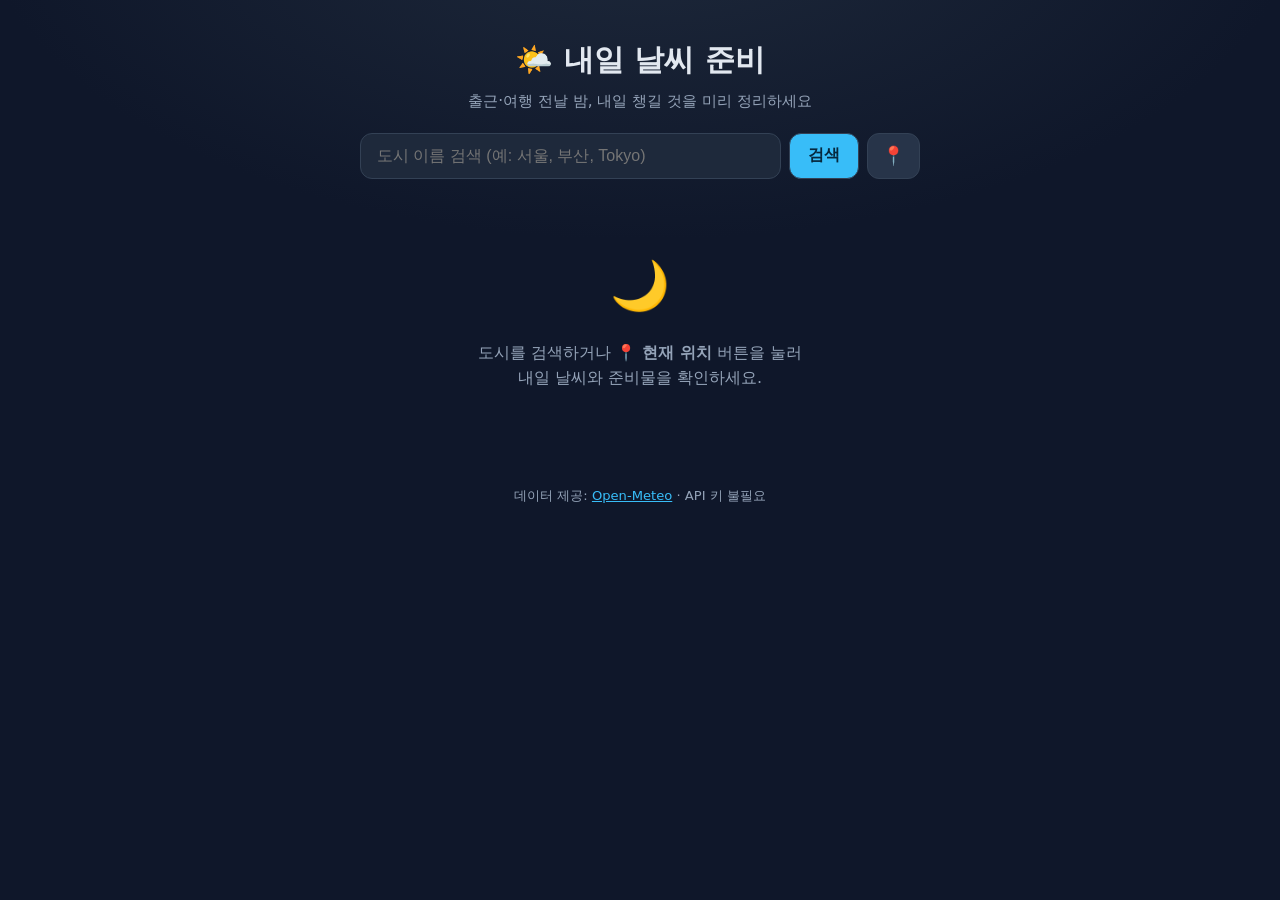
==== index.html @ 64fed033 "내일 날씨 준비 앱 추가 (옷차림·우산 알리미) 출근/여행 전날 밤에 내일 날씨를 확인하고 옷차림·우산·챙길 것· 유의사항을 심층 정리해주는 정적 웹앱.  - Open-Meteo(" ====
<!DOCTYPE html>
<html lang="ko">
<head>
  <meta charset="UTF-8" />
  <meta name="viewport" content="width=device-width, initial-scale=1.0" />
  <meta name="theme-color" content="#1e293b" />
  <title>내일 날씨 준비 · 옷차림·우산 알리미</title>
  <meta name="description" content="출근·여행 전날 밤, 내일 날씨(기온·습도·비·구름)를 확인하고 옷차림과 우산 등 챙길 것을 심층적으로 정리해주는 앱" />
  <link rel="stylesheet" href="styles.css" />
  <link rel="icon" href="data:image/svg+xml,<svg xmlns='http://www.w3.org/2000/svg' viewBox='0 0 100 100'><text y='.9em' font-size='90'>🌤️</text></svg>" />
</head>
<body>
  <div class="app">
    <header class="hero">
      <h1>🌤️ 내일 날씨 준비</h1>
      <p class="subtitle">출근·여행 전날 밤, 내일 챙길 것을 미리 정리하세요</p>

      <form id="searchForm" class="search" autocomplete="off">
        <input
          id="cityInput"
          type="text"
          placeholder="도시 이름 검색 (예: 서울, 부산, Tokyo)"
          aria-label="도시 검색"
        />
        <button type="submit" id="searchBtn">검색</button>
        <button type="button" id="geoBtn" title="현재 위치로 보기">📍</button>
      </form>
      <ul id="suggestions" class="suggestions" hidden></ul>
    </header>

    <main id="main">
      <div id="placeholder" class="placeholder">
        <div class="placeholder-icon">🌙</div>
        <p>도시를 검색하거나 <strong>📍 현재 위치</strong> 버튼을 눌러<br />내일 날씨와 준비물을 확인하세요.</p>
      </div>

      <div id="loader" class="loader" hidden>
        <div class="spinner"></div>
        <p>날씨 정보를 불러오는 중…</p>
      </div>

      <div id="error" class="error-box" hidden></div>

      <section id="result" class="result" hidden></section>
    </main>

    <footer class="footer">
      <p>데이터 제공: <a href="https://open-meteo.com/" target="_blank" rel="noopener">Open-Meteo</a> · API 키 불필요</p>
    </footer>
  </div>

  <script src="app.js"></script>
</body>
</html>
---- styles.css ----
:root {
  --bg: #0f172a;
  --bg-soft: #1e293b;
  --card: #1e293b;
  --card-2: #273449;
  --border: #334155;
  --text: #e2e8f0;
  --text-dim: #94a3b8;
  --accent: #38bdf8;
  --accent-2: #818cf8;
  --good: #4ade80;
  --warn: #fbbf24;
  --bad: #f87171;
  --radius: 16px;
  --shadow: 0 10px 30px rgba(0, 0, 0, 0.35);
}

* { box-sizing: border-box; }

html, body {
  margin: 0;
  padding: 0;
  background: radial-gradient(1200px 600px at 50% -10%, #1e293b 0%, var(--bg) 55%);
  color: var(--text);
  font-family: "Pretendard", -apple-system, BlinkMacSystemFont, "Segoe UI",
    "Apple SD Gothic Neo", "Malgun Gothic", system-ui, sans-serif;
  line-height: 1.6;
  min-height: 100vh;
}

.app {
  max-width: 760px;
  margin: 0 auto;
  padding: 24px 16px 60px;
}

/* Hero / search */
.hero { text-align: center; margin-bottom: 18px; }
.hero h1 { font-size: 1.9rem; margin: 12px 0 4px; }
.subtitle { color: var(--text-dim); margin: 0 0 20px; font-size: 0.95rem; }

.search {
  display: flex;
  gap: 8px;
  max-width: 560px;
  margin: 0 auto;
}
.search input {
  flex: 1;
  padding: 13px 16px;
  border-radius: 12px;
  border: 1px solid var(--border);
  background: var(--card);
  color: var(--text);
  font-size: 1rem;
  outline: none;
  transition: border-color 0.15s;
}
.search input:focus { border-color: var(--accent); }
.search button {
  padding: 0 18px;
  border-radius: 12px;
  border: 1px solid var(--border);
  background: var(--accent);
  color: #06283d;
  font-weight: 700;
  font-size: 1rem;
  cursor: pointer;
  transition: filter 0.15s, transform 0.05s;
}
.search button:hover { filter: brightness(1.08); }
.search button:active { transform: translateY(1px); }
#geoBtn { background: var(--card-2); color: var(--text); font-size: 1.15rem; padding: 0 14px; }

.suggestions {
  list-style: none;
  margin: 8px auto 0;
  padding: 6px;
  max-width: 560px;
  background: var(--card);
  border: 1px solid var(--border);
  border-radius: 12px;
  box-shadow: var(--shadow);
  text-align: left;
}
.suggestions li {
  padding: 10px 14px;
  border-radius: 8px;
  cursor: pointer;
}
.suggestions li:hover { background: var(--card-2); }
.suggestions li small { color: var(--text-dim); }

/* Placeholder / loader / error */
.placeholder {
  text-align: center;
  color: var(--text-dim);
  padding: 50px 20px;
}
.placeholder-icon { font-size: 3rem; margin-bottom: 12px; }

.loader { text-align: center; padding: 50px 20px; color: var(--text-dim); }
.spinner {
  width: 38px; height: 38px;
  border: 4px solid var(--border);
  border-top-color: var(--accent);
  border-radius: 50%;
  margin: 0 auto 14px;
  animation: spin 0.8s linear infinite;
}
@keyframes spin { to { transform: rotate(360deg); } }

.error-box {
  background: rgba(248, 113, 113, 0.12);
  border: 1px solid var(--bad);
  color: #fecaca;
  border-radius: 12px;
  padding: 16px;
  text-align: center;
}

/* Result */
.result { margin-top: 10px; }

.card {
  background: var(--card);
  border: 1px solid var(--border);
  border-radius: var(--radius);
  padding: 20px;
  margin-bottom: 16px;
  box-shadow: var(--shadow);
}
.card h2 {
  margin: 0 0 14px;
  font-size: 1.1rem;
  display: flex;
  align-items: center;
  gap: 8px;
}

/* Summary header card */
.summary-top {
  display: flex;
  align-items: center;
  justify-content: space-between;
  flex-wrap: wrap;
  gap: 12px;
}
.summary-loc { font-size: 1.15rem; font-weight: 700; }
.summary-date { color: var(--text-dim); font-size: 0.9rem; }
.summary-icon { font-size: 3.4rem; line-height: 1; }
.summary-temp { font-size: 2.6rem; font-weight: 800; }
.summary-temp small { font-size: 1rem; font-weight: 500; color: var(--text-dim); }
.summary-desc { color: var(--accent); font-weight: 600; }

/* Stat grid */
.stats {
  display: grid;
  grid-template-columns: repeat(auto-fit, minmax(120px, 1fr));
  gap: 10px;
  margin-top: 16px;
}
.stat {
  background: var(--card-2);
  border-radius: 12px;
  padding: 12px;
  text-align: center;
}
.stat .label { color: var(--text-dim); font-size: 0.78rem; }
.stat .value { font-size: 1.25rem; font-weight: 700; margin-top: 2px; }
.stat .sub { font-size: 0.72rem; color: var(--text-dim); }

/* Advice items */
.advice-item {
  display: flex;
  gap: 14px;
  padding: 14px 0;
  border-bottom: 1px solid var(--border);
}
.advice-item:last-child { border-bottom: none; }
.advice-emoji { font-size: 1.7rem; line-height: 1.2; flex-shrink: 0; width: 32px; text-align: center; }
.advice-body { flex: 1; }
.advice-title { font-weight: 700; margin-bottom: 2px; }
.advice-text { color: var(--text-dim); font-size: 0.92rem; }
.advice-text strong { color: var(--text); }

.badge {
  display: inline-block;
  font-size: 0.72rem;
  font-weight: 700;
  padding: 2px 8px;
  border-radius: 999px;
  margin-left: 6px;
  vertical-align: middle;
}
.badge.good { background: rgba(74, 222, 128, 0.15); color: var(--good); }
.badge.warn { background: rgba(251, 191, 36, 0.15); color: var(--warn); }
.badge.bad  { background: rgba(248, 113, 113, 0.15); color: var(--bad); }

/* Checklist */
.checklist { list-style: none; margin: 0; padding: 0; }
.checklist li {
  display: flex;
  align-items: center;
  gap: 10px;
  padding: 9px 0;
  border-bottom: 1px dashed var(--border);
}
.checklist li:last-child { border-bottom: none; }
.checklist .chk-emoji { font-size: 1.2rem; }

/* Hourly table */
.hourly-scroll { overflow-x: auto; -webkit-overflow-scrolling: touch; }
.hourly {
  display: flex;
  gap: 8px;
  padding-bottom: 6px;
  min-width: max-content;
}
.hour {
  background: var(--card-2);
  border-radius: 12px;
  padding: 12px 10px;
  text-align: center;
  min-width: 66px;
}
.hour .h-time { font-size: 0.8rem; color: var(--text-dim); }
.hour .h-icon { font-size: 1.5rem; margin: 4px 0; }
.hour .h-temp { font-weight: 700; }
.hour .h-rain { font-size: 0.72rem; color: var(--accent); margin-top: 4px; min-height: 1em; }

.footer { text-align: center; color: var(--text-dim); font-size: 0.82rem; margin-top: 28px; }
.footer a { color: var(--accent); }

@media (max-width: 480px) {
  .hero h1 { font-size: 1.55rem; }
  .summary-temp { font-size: 2.2rem; }
}
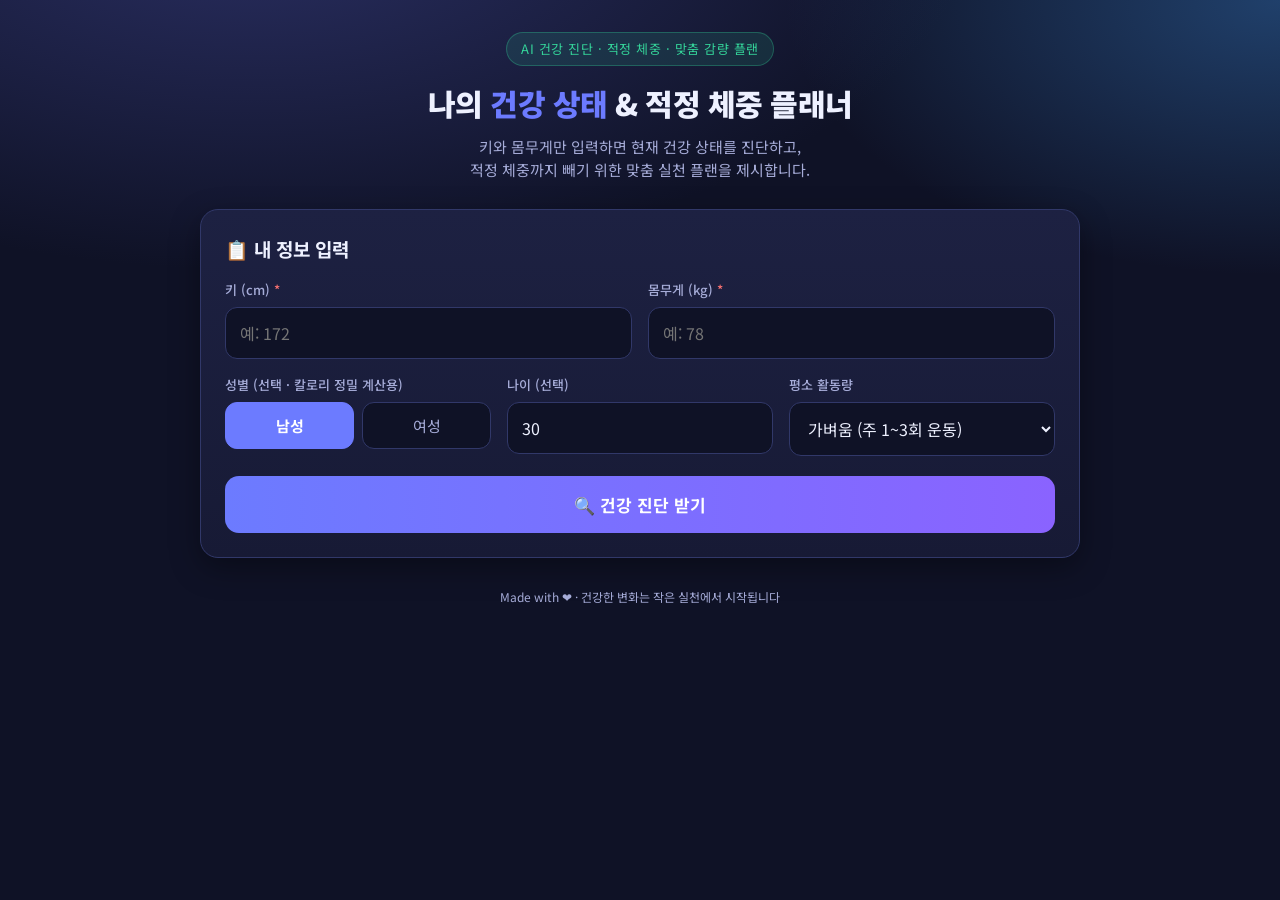
==== commit abb9d217: "Add health diagnosis & optimal weight planner app Single-page web app: enter height and weight to ge" ====
--- a/index.html
+++ b/index.html
@@ -1,54 +1,561 @@
 <!DOCTYPE html>
 <html lang="ko">
 <head>
-  <meta charset="UTF-8" />
-  <meta name="viewport" content="width=device-width, initial-scale=1.0" />
-  <meta name="theme-color" content="#1e293b" />
-  <title>내일 날씨 준비 · 옷차림·우산 알리미</title>
-  <meta name="description" content="출근·여행 전날 밤, 내일 날씨(기온·습도·비·구름)를 확인하고 옷차림과 우산 등 챙길 것을 심층적으로 정리해주는 앱" />
-  <link rel="stylesheet" href="styles.css" />
-  <link rel="icon" href="data:image/svg+xml,<svg xmlns='http://www.w3.org/2000/svg' viewBox='0 0 100 100'><text y='.9em' font-size='90'>🌤️</text></svg>" />
+<meta charset="UTF-8" />
+<meta name="viewport" content="width=device-width, initial-scale=1.0" />
+<title>건강 진단 & 적정 체중 플래너</title>
+<link rel="preconnect" href="https://fonts.googleapis.com" />
+<link rel="preconnect" href="https://fonts.gstatic.com" crossorigin />
+<link href="https://fonts.googleapis.com/css2?family=Noto+Sans+KR:wght@400;500;700;900&display=swap" rel="stylesheet" />
+<style>
+  :root {
+    --bg: #0f1226;
+    --bg2: #171a35;
+    --card: #1d2142;
+    --card2: #252a52;
+    --line: #313869;
+    --text: #eef1ff;
+    --muted: #a6acd8;
+    --accent: #6c7bff;
+    --accent2: #34d399;
+    --warn: #fbbf24;
+    --danger: #f87171;
+    --shadow: 0 10px 30px rgba(0,0,0,.35);
+    --radius: 18px;
+  }
+  * { box-sizing: border-box; margin: 0; padding: 0; }
+  body {
+    font-family: 'Noto Sans KR', system-ui, sans-serif;
+    background: radial-gradient(1200px 600px at 20% -10%, #2a2f63 0%, transparent 60%),
+                radial-gradient(900px 500px at 100% 0%, #20406b 0%, transparent 55%),
+                var(--bg);
+    color: var(--text);
+    min-height: 100vh;
+    line-height: 1.55;
+    -webkit-font-smoothing: antialiased;
+  }
+  .wrap { max-width: 920px; margin: 0 auto; padding: 32px 20px 80px; }
+
+  header.hero { text-align: center; margin-bottom: 28px; }
+  .badge {
+    display: inline-block; font-size: 13px; letter-spacing: .5px;
+    color: var(--accent2); background: rgba(52,211,153,.12);
+    border: 1px solid rgba(52,211,153,.3); padding: 6px 14px; border-radius: 999px;
+    margin-bottom: 14px;
+  }
+  h1 { font-size: 30px; font-weight: 900; letter-spacing: -.5px; }
+  h1 span { color: var(--accent); }
+  .sub { color: var(--muted); margin-top: 8px; font-size: 15px; }
+
+  .card {
+    background: linear-gradient(180deg, var(--card) 0%, var(--bg2) 100%);
+    border: 1px solid var(--line); border-radius: var(--radius);
+    box-shadow: var(--shadow); padding: 24px; margin-bottom: 22px;
+  }
+  .card h2 { font-size: 19px; margin-bottom: 16px; display: flex; align-items: center; gap: 8px; }
+
+  .grid { display: grid; gap: 16px; }
+  .grid.cols2 { grid-template-columns: 1fr 1fr; }
+  .grid.cols3 { grid-template-columns: repeat(3, 1fr); }
+  @media (max-width: 680px) { .grid.cols2, .grid.cols3 { grid-template-columns: 1fr; } }
+
+  .field label { display: block; font-size: 13px; color: var(--muted); margin-bottom: 7px; font-weight: 500; }
+  .field input, .field select {
+    width: 100%; background: var(--bg); color: var(--text);
+    border: 1px solid var(--line); border-radius: 12px; padding: 13px 14px;
+    font-size: 16px; font-family: inherit; outline: none; transition: border-color .15s, box-shadow .15s;
+  }
+  .field input:focus, .field select:focus { border-color: var(--accent); box-shadow: 0 0 0 3px rgba(108,123,255,.25); }
+  .seg { display: flex; gap: 8px; }
+  .seg button {
+    flex: 1; background: var(--bg); color: var(--muted); border: 1px solid var(--line);
+    border-radius: 12px; padding: 12px; font-size: 15px; font-family: inherit; cursor: pointer; transition: all .15s;
+  }
+  .seg button.on { background: var(--accent); color: #fff; border-color: var(--accent); font-weight: 700; }
+
+  .cta {
+    margin-top: 20px; width: 100%; border: none; cursor: pointer;
+    background: linear-gradient(90deg, var(--accent), #8a63ff);
+    color: #fff; font-size: 17px; font-weight: 700; font-family: inherit;
+    padding: 16px; border-radius: 14px; transition: transform .1s, filter .15s;
+  }
+  .cta:hover { filter: brightness(1.08); }
+  .cta:active { transform: scale(.99); }
+
+  #results { display: none; }
+  #results.show { display: block; animation: fade .4s ease; }
+  @keyframes fade { from { opacity: 0; transform: translateY(10px); } to { opacity: 1; transform: none; } }
+
+  .diag-top { display: flex; flex-wrap: wrap; gap: 20px; align-items: center; justify-content: space-between; }
+  .gauge { text-align: center; min-width: 150px; }
+  .gauge .num { font-size: 46px; font-weight: 900; line-height: 1; }
+  .gauge .lbl { color: var(--muted); font-size: 13px; margin-top: 4px; }
+  .pill { display: inline-block; padding: 7px 16px; border-radius: 999px; font-weight: 700; font-size: 15px; margin-top: 8px; }
+
+  .bar-wrap { flex: 1; min-width: 240px; }
+  .bar {
+    position: relative; height: 14px; border-radius: 999px; overflow: hidden;
+    background: linear-gradient(90deg, #60a5fa 0 18%, #34d399 18% 46%, #fbbf24 46% 62%, #fb923c 62% 80%, #f87171 80% 100%);
+  }
+  .bar .marker {
+    position: absolute; top: -6px; width: 4px; height: 26px; background: #fff;
+    border-radius: 4px; box-shadow: 0 0 0 2px rgba(0,0,0,.4); transform: translateX(-50%); transition: left .6s ease;
+  }
+  .bar-scale { display: flex; justify-content: space-between; color: var(--muted); font-size: 11px; margin-top: 8px; }
+
+  .stat-row { display: grid; grid-template-columns: repeat(3,1fr); gap: 12px; margin-top: 20px; }
+  @media (max-width:680px){ .stat-row{ grid-template-columns:1fr 1fr; } }
+  .stat { background: var(--card2); border: 1px solid var(--line); border-radius: 14px; padding: 14px; text-align: center; }
+  .stat .v { font-size: 22px; font-weight: 800; }
+  .stat .k { font-size: 12px; color: var(--muted); margin-top: 4px; }
+  .stat .v.good { color: var(--accent2); }
+  .stat .v.warn { color: var(--warn); }
+  .stat .v.bad { color: var(--danger); }
+
+  .note { background: rgba(108,123,255,.1); border: 1px solid rgba(108,123,255,.3); border-radius: 12px; padding: 14px 16px; font-size: 14px; color: var(--text); margin-top: 18px; }
+  .note b { color: var(--accent); }
+
+  .plan-tabs { display: flex; gap: 8px; margin-bottom: 18px; flex-wrap: wrap; }
+  .plan-tabs button {
+    flex: 1; min-width: 120px; cursor: pointer; font-family: inherit; font-size: 15px; font-weight: 700;
+    background: var(--bg); color: var(--muted); border: 1px solid var(--line); border-radius: 12px; padding: 14px 10px; transition: all .15s; text-align: center;
+  }
+  .plan-tabs button .t-time { display: block; font-size: 12px; font-weight: 500; margin-top: 3px; opacity: .85; }
+  .plan-tabs button.on { color: #fff; border-color: transparent; }
+  .plan-tabs button.on.fast { background: linear-gradient(90deg,#f87171,#fb7185); }
+  .plan-tabs button.on.mid { background: linear-gradient(90deg,#fbbf24,#f59e0b); color:#241a00; }
+  .plan-tabs button.on.slow { background: linear-gradient(90deg,#34d399,#10b981); color:#04231a; }
+
+  .plan-head { display: flex; flex-wrap: wrap; gap: 14px; justify-content: space-between; align-items: center; padding: 16px; border-radius: 14px; background: var(--card2); border: 1px solid var(--line); margin-bottom: 18px; }
+  .plan-head .big { font-size: 15px; color: var(--muted); }
+  .plan-head .big b { font-size: 26px; color: var(--text); display: block; }
+
+  .acc { border: 1px solid var(--line); border-radius: 14px; overflow: hidden; margin-bottom: 12px; }
+  .acc h3 { background: var(--card2); padding: 14px 16px; font-size: 15px; display: flex; align-items: center; gap: 8px; }
+  .acc ul { list-style: none; padding: 8px 16px 16px; }
+  .acc li { padding: 9px 0 9px 26px; position: relative; font-size: 14px; border-bottom: 1px dashed var(--line); }
+  .acc li:last-child { border-bottom: none; }
+  .acc li::before { content: "✓"; position: absolute; left: 0; top: 8px; color: var(--accent2); font-weight: 900; }
+  .acc li b { color: var(--text); }
+  .emoji { font-size: 18px; }
+
+  .week { margin-top: 18px; }
+  .week table { width: 100%; border-collapse: collapse; font-size: 13.5px; }
+  .week th, .week td { border: 1px solid var(--line); padding: 9px 8px; text-align: center; }
+  .week th { background: var(--card2); color: var(--muted); font-weight: 600; }
+  .week td.day { font-weight: 700; color: var(--accent); white-space: nowrap; }
+  .week td.act { text-align: left; }
+
+  .disclaimer { font-size: 12px; color: var(--muted); text-align: center; margin-top: 8px; line-height: 1.7; }
+  footer { text-align: center; color: var(--muted); font-size: 12px; margin-top: 30px; }
+  .hidden { display: none !important; }
+</style>
 </head>
 <body>
-  <div class="app">
-    <header class="hero">
-      <h1>🌤️ 내일 날씨 준비</h1>
-      <p class="subtitle">출근·여행 전날 밤, 내일 챙길 것을 미리 정리하세요</p>
-
-      <form id="searchForm" class="search" autocomplete="off">
-        <input
-          id="cityInput"
-          type="text"
-          placeholder="도시 이름 검색 (예: 서울, 부산, Tokyo)"
-          aria-label="도시 검색"
-        />
-        <button type="submit" id="searchBtn">검색</button>
-        <button type="button" id="geoBtn" title="현재 위치로 보기">📍</button>
-      </form>
-      <ul id="suggestions" class="suggestions" hidden></ul>
-    </header>
-
-    <main id="main">
-      <div id="placeholder" class="placeholder">
-        <div class="placeholder-icon">🌙</div>
-        <p>도시를 검색하거나 <strong>📍 현재 위치</strong> 버튼을 눌러<br />내일 날씨와 준비물을 확인하세요.</p>
-      </div>
-
-      <div id="loader" class="loader" hidden>
-        <div class="spinner"></div>
-        <p>날씨 정보를 불러오는 중…</p>
-      </div>
-
-      <div id="error" class="error-box" hidden></div>
-
-      <section id="result" class="result" hidden></section>
-    </main>
-
-    <footer class="footer">
-      <p>데이터 제공: <a href="https://open-meteo.com/" target="_blank" rel="noopener">Open-Meteo</a> · API 키 불필요</p>
-    </footer>
+<div class="wrap">
+  <header class="hero">
+    <div class="badge">AI 건강 진단 · 적정 체중 · 맞춤 감량 플랜</div>
+    <h1>나의 <span>건강 상태</span> & 적정 체중 플래너</h1>
+    <p class="sub">키와 몸무게만 입력하면 현재 건강 상태를 진단하고,<br/>적정 체중까지 빼기 위한 맞춤 실천 플랜을 제시합니다.</p>
+  </header>
+
+  <!-- 입력 카드 -->
+  <section class="card">
+    <h2>📋 내 정보 입력</h2>
+    <div class="grid cols2">
+      <div class="field">
+        <label for="height">키 (cm) <span style="color:var(--danger)">*</span></label>
+        <input id="height" type="number" inputmode="decimal" placeholder="예: 172" min="100" max="250" />
+      </div>
+      <div class="field">
+        <label for="weight">몸무게 (kg) <span style="color:var(--danger)">*</span></label>
+        <input id="weight" type="number" inputmode="decimal" placeholder="예: 78" min="25" max="300" />
+      </div>
+    </div>
+
+    <div class="grid cols3" style="margin-top:16px;">
+      <div class="field">
+        <label>성별 <span style="color:var(--muted)">(선택 · 칼로리 정밀 계산용)</span></label>
+        <div class="seg" id="sexSeg">
+          <button type="button" data-sex="male" class="on">남성</button>
+          <button type="button" data-sex="female">여성</button>
+        </div>
+      </div>
+      <div class="field">
+        <label for="age">나이 (선택)</label>
+        <input id="age" type="number" inputmode="numeric" placeholder="예: 30" min="10" max="100" value="30" />
+      </div>
+      <div class="field">
+        <label for="activity">평소 활동량</label>
+        <select id="activity">
+          <option value="1.2">거의 없음 (좌식 생활)</option>
+          <option value="1.375" selected>가벼움 (주 1~3회 운동)</option>
+          <option value="1.55">보통 (주 3~5회 운동)</option>
+          <option value="1.725">활발 (주 6~7회 운동)</option>
+          <option value="1.9">매우 활발 (육체노동/선수)</option>
+        </select>
+      </div>
+    </div>
+
+    <button class="cta" id="analyzeBtn">🔍 건강 진단 받기</button>
+  </section>
+
+  <!-- 결과 -->
+  <div id="results">
+
+    <!-- 진단 카드 -->
+    <section class="card">
+      <h2>🩺 건강 상태 진단</h2>
+      <div class="diag-top">
+        <div class="gauge">
+          <div class="num" id="bmiNum">0</div>
+          <div class="lbl">체질량지수 (BMI)</div>
+          <div class="pill" id="bmiPill">-</div>
+        </div>
+        <div class="bar-wrap">
+          <div class="bar"><div class="marker" id="bmiMarker" style="left:0%"></div></div>
+          <div class="bar-scale">
+            <span>저체중</span><span>정상</span><span>과체중</span><span>비만</span><span>고도비만</span>
+          </div>
+          <p style="margin-top:12px; font-size:14px; color:var(--muted);" id="diagText"></p>
+        </div>
+      </div>
+
+      <div class="stat-row">
+        <div class="stat"><div class="v" id="sIdeal">-</div><div class="k">적정 체중 (BMI 22 기준)</div></div>
+        <div class="stat"><div class="v" id="sRange">-</div><div class="k">건강 체중 범위</div></div>
+        <div class="stat"><div class="v" id="sDiff">-</div><div class="k">목표까지 변화량</div></div>
+      </div>
+
+      <div class="note" id="healthNote"></div>
+    </section>
+
+    <!-- 플랜 카드 -->
+    <section class="card" id="planCard">
+      <h2>🎯 적정 체중까지 — 유형별 감량 플랜</h2>
+      <div class="plan-tabs">
+        <button data-plan="fast" class="fast">⚡ 빨리 빼기<span class="t-time" id="ttFast">-</span></button>
+        <button data-plan="mid" class="mid">🚶 적당히 빼기<span class="t-time" id="ttMid">-</span></button>
+        <button data-plan="slow" class="slow">🌿 여유 있게 빼기<span class="t-time" id="ttSlow">-</span></button>
+      </div>
+
+      <div class="plan-head">
+        <div class="big">예상 소요 기간<b id="phTime">-</b></div>
+        <div class="big">주당 감량 속도<b id="phRate">-</b></div>
+        <div class="big">하루 칼로리 적자<b id="phDeficit">-</b></div>
+        <div class="big">하루 목표 섭취<b id="phIntake">-</b></div>
+      </div>
+
+      <div id="planBody"></div>
+
+      <div class="week" id="weekWrap">
+        <h2 style="font-size:16px; margin:6px 0 12px;">🗓️ 주간 루틴 예시</h2>
+        <table>
+          <thead><tr><th>요일</th><th>운동</th><th>식이 포인트</th></tr></thead>
+          <tbody id="weekBody"></tbody>
+        </table>
+      </div>
+
+      <p class="disclaimer">
+        ※ 본 결과는 일반적인 건강 정보에 기반한 참고용 추정치이며 의학적 진단·처방이 아닙니다.<br/>
+        지방 1kg ≈ 7,700kcal 기준으로 계산되었습니다. 안전한 감량 속도는 주당 체중의 0.5~1% 이내를 권장합니다.<br/>
+        만성질환·임신·복용 약물이 있거나 급격한 변화가 필요한 경우 반드시 전문의와 상담하세요.
+      </p>
+    </section>
+
   </div>
 
-  <script src="app.js"></script>
+  <footer>Made with ❤️ · 건강한 변화는 작은 실천에서 시작됩니다</footer>
+</div>
+
+<script>
+  // ---------- 상태 ----------
+  const state = { sex: 'male', plan: 'fast', calc: null };
+
+  // 성별 토글
+  document.querySelectorAll('#sexSeg button').forEach(b => {
+    b.addEventListener('click', () => {
+      document.querySelectorAll('#sexSeg button').forEach(x => x.classList.remove('on'));
+      b.classList.add('on');
+      state.sex = b.dataset.sex;
+    });
+  });
+
+  // ---------- BMI 분류 (대한비만학회 / 아시아-태평양 기준) ----------
+  function classifyBMI(bmi) {
+    if (bmi < 18.5) return { label: '저체중', color: '#60a5fa', tone: 'warn', risk: '낮음(영양 부족 주의)' };
+    if (bmi < 23)   return { label: '정상',   color: '#34d399', tone: 'good', risk: '낮음' };
+    if (bmi < 25)   return { label: '과체중(위험체중)', color: '#fbbf24', tone: 'warn', risk: '경계' };
+    if (bmi < 30)   return { label: '비만 1단계', color: '#fb923c', tone: 'bad', risk: '중등도' };
+    if (bmi < 35)   return { label: '비만 2단계', color: '#f87171', tone: 'bad', risk: '높음' };
+    return { label: '고도비만(3단계)', color: '#ef4444', tone: 'bad', risk: '매우 높음' };
+  }
+
+  // BMI 값을 0~100% 게이지 위치로 (15~40 범위 매핑)
+  function bmiToPct(bmi) {
+    const min = 15, max = 40;
+    return Math.max(0, Math.min(100, ((bmi - min) / (max - min)) * 100));
+  }
+
+  // Mifflin-St Jeor BMR
+  function bmr(sex, w, h, age) {
+    return sex === 'male'
+      ? 10 * w + 6.25 * h - 5 * age + 5
+      : 10 * w + 6.25 * h - 5 * age - 161;
+  }
+
+  // ---------- 메인 계산 ----------
+  function analyze() {
+    const h = parseFloat(document.getElementById('height').value);
+    const w = parseFloat(document.getElementById('weight').value);
+    const age = parseInt(document.getElementById('age').value) || 30;
+    const act = parseFloat(document.getElementById('activity').value);
+
+    if (!h || !w || h < 100 || h > 250 || w < 25 || w > 300) {
+      alert('키(100~250cm)와 몸무게(25~300kg)를 올바르게 입력해 주세요.');
+      return;
+    }
+
+    const hm = h / 100;
+    const bmi = w / (hm * hm);
+    const cls = classifyBMI(bmi);
+    const ideal = 22 * hm * hm;                 // 적정 체중 (BMI 22)
+    const rangeLo = 18.5 * hm * hm;
+    const rangeHi = 22.9 * hm * hm;
+    const diff = w - ideal;                      // +면 감량 필요
+    const base = bmr(state.sex, w, h, age);
+    const tdee = base * act;                      // 유지 칼로리
+
+    state.calc = { h, w, hm, age, bmi, cls, ideal, rangeLo, rangeHi, diff, bmr: base, tdee };
+
+    renderDiagnosis();
+    renderPlan(state.plan);
+
+    document.getElementById('results').classList.add('show');
+    document.getElementById('results').scrollIntoView({ behavior: 'smooth', block: 'start' });
+  }
+
+  function fmt(n) { return (Math.round(n * 10) / 10).toFixed(1); }
+
+  // ---------- 진단 렌더 ----------
+  function renderDiagnosis() {
+    const c = state.calc;
+    document.getElementById('bmiNum').textContent = fmt(c.bmi);
+    const pill = document.getElementById('bmiPill');
+    pill.textContent = c.cls.label;
+    pill.style.background = c.cls.color + '22';
+    pill.style.color = c.cls.color;
+    pill.style.border = '1px solid ' + c.cls.color + '66';
+
+    document.getElementById('bmiMarker').style.left = bmiToPct(c.bmi) + '%';
+
+    document.getElementById('sIdeal').textContent = fmt(c.ideal) + ' kg';
+    document.getElementById('sRange').textContent = fmt(c.rangeLo) + '~' + fmt(c.rangeHi) + ' kg';
+
+    const sDiff = document.getElementById('sDiff');
+    if (Math.abs(c.diff) < 0.5) {
+      sDiff.textContent = '유지'; sDiff.className = 'v good';
+    } else if (c.diff > 0) {
+      sDiff.textContent = '-' + fmt(c.diff) + ' kg'; sDiff.className = 'v ' + (c.diff > 7 ? 'bad' : 'warn');
+    } else {
+      sDiff.textContent = '+' + fmt(-c.diff) + ' kg'; sDiff.className = 'v warn';
+    }
+
+    document.getElementById('diagText').innerHTML =
+      `현재 BMI는 <b style="color:${c.cls.color}">${fmt(c.bmi)} (${c.cls.label})</b> 이며, ` +
+      `관련 건강 위험도는 <b>${c.cls.risk}</b> 수준입니다. ` +
+      `기초대사량(BMR)은 약 <b>${Math.round(c.bmr)}kcal</b>, 하루 유지 칼로리(TDEE)는 약 <b>${Math.round(c.tdee)}kcal</b>로 추정됩니다.`;
+
+    const note = document.getElementById('healthNote');
+    if (c.diff > 0.5) {
+      note.innerHTML = `🎯 적정 체중(BMI 22)인 <b>${fmt(c.ideal)}kg</b>까지 약 <b>${fmt(c.diff)}kg</b> 감량을 목표로 아래 맞춤 플랜을 활용하세요. ` +
+        `무리한 단식보다 <b>꾸준한 칼로리 적자 + 근력/유산소 병행</b>이 핵심입니다.`;
+      document.getElementById('planCard').classList.remove('hidden');
+    } else if (c.diff < -0.5) {
+      note.innerHTML = `현재 적정 체중보다 가벼운 상태입니다. 무리한 감량보다는 <b>균형 잡힌 식사와 근력 운동으로 건강한 체중 회복</b>을 권장합니다. ` +
+        `아래 감량 플랜은 참고용으로만 확인하세요.`;
+      document.getElementById('planCard').classList.add('hidden');
+    } else {
+      note.innerHTML = `🎉 축하합니다! 이미 <b>적정 체중 범위</b>에 있습니다. 현재 습관을 유지하며 <b>근육량 관리와 체성분 개선</b>에 집중하세요.`;
+      document.getElementById('planCard').classList.add('hidden');
+    }
+  }
+
+  // ---------- 플랜 정의 ----------
+  // 빨리: 주 1.0% (상한), 적당: 0.66%, 여유: 0.4% — 안전 범위 내에서 차등
+  function planParams() {
+    const c = state.calc;
+    const toLose = Math.max(c.diff, 0);
+
+    const defs = {
+      fast: { name: '빨리 빼기', ratePct: 0.010, capRate: 1.0, label: '⚡', maxDeficit: 1000 },
+      mid:  { name: '적당히 빼기', ratePct: 0.0066, capRate: 0.7, label: '🚶', maxDeficit: 600 },
+      slow: { name: '여유 있게 빼기', ratePct: 0.0040, capRate: 0.45, label: '🌿', maxDeficit: 400 },
+    };
+
+    const out = {};
+    for (const k in defs) {
+      const d = defs[k];
+      // 주당 감량(kg): 체중의 비율과 절대 상한(capRate) 중 작은 값, 최소 0.2kg
+      let weekly = Math.min(c.w * d.ratePct, d.capRate);
+      weekly = Math.max(weekly, 0.2);
+      const weeks = toLose > 0 ? toLose / weekly : 0;
+      // 하루 칼로리 적자: 주당 감량 * 7700 / 7, 단 안전 상한 적용
+      let deficit = Math.min((weekly * 7700) / 7, d.maxDeficit);
+      // 섭취 칼로리는 BMR 미만으로 내려가지 않도록 보정
+      let intake = Math.max(c.tdee - deficit, c.bmr * 0.95);
+      deficit = c.tdee - intake; // 보정된 실제 적자
+      out[k] = { ...d, weekly, weeks, deficit, intake };
+    }
+    return out;
+  }
+
+  function weeksToText(weeks) {
+    if (weeks <= 0) return '—';
+    const months = weeks / 4.345;
+    if (weeks < 8) return `약 ${Math.round(weeks)}주`;
+    if (months < 12) return `약 ${Math.round(months)}개월 (${Math.round(weeks)}주)`;
+    return `약 ${fmt(months / 12)}년 (${Math.round(months)}개월)`;
+  }
+
+  // ---------- 실천사항 콘텐츠 ----------
+  function actionContent(planKey, p) {
+    const c = state.calc;
+    const steps = Math.round(planKey === 'fast' ? 12000 : planKey === 'mid' ? 9000 : 7000);
+    const protein = Math.round(c.w * (planKey === 'fast' ? 1.6 : planKey === 'mid' ? 1.4 : 1.2));
+    const water = fmt(Math.max(1.5, c.w * 0.033));
+    const cardioMin = planKey === 'fast' ? '45~60분' : planKey === 'mid' ? '30~40분' : '20~30분';
+    const cardioFreq = planKey === 'fast' ? '주 5~6회' : planKey === 'mid' ? '주 4회' : '주 3회';
+    const strFreq = planKey === 'fast' ? '주 3~4회' : planKey === 'mid' ? '주 2~3회' : '주 2회';
+
+    const exercise = {
+      title: '🏃 운동법',
+      items: planKey === 'fast' ? [
+        `<b>유산소 (${cardioFreq}, ${cardioMin}):</b> 빠르게 걷기→조깅 인터벌, 사이클, 줄넘기. 심박수 최대치의 70~85% 유지.`,
+        `<b>고강도 인터벌(HIIT, 주 2회):</b> 20초 전력 + 40초 휴식 × 8세트 (버피·마운틴클라이머·점프스쿼트).`,
+        `<b>근력 운동 (${strFreq}):</b> 스쿼트·런지·푸시업·플랭크·데드리프트 등 복합 운동 위주, 3세트 × 12~15회.`,
+        `<b>일상 활동:</b> 하루 <b>${steps.toLocaleString()}보</b> 목표, 엘리베이터 대신 계단, 한 정거장 먼저 내려 걷기.`,
+        `<b>휴식:</b> 주 1회 완전 휴식으로 부상·번아웃 방지.`,
+      ] : planKey === 'mid' ? [
+        `<b>유산소 (${cardioFreq}, ${cardioMin}):</b> 빠르게 걷기, 가벼운 조깅, 자전거. 대화는 가능하되 숨이 약간 찰 정도.`,
+        `<b>근력 운동 (${strFreq}):</b> 스쿼트·런지·푸시업·플랭크 3세트 × 10~12회로 기초 근육량 유지.`,
+        `<b>인터벌 걷기:</b> 3분 빠르게 + 2분 천천히 반복 — 무릎 부담 적고 지방 연소 효율적.`,
+        `<b>일상 활동:</b> 하루 <b>${steps.toLocaleString()}보</b>, 점심 후 10분 산책 습관화.`,
+      ] : [
+        `<b>유산소 (${cardioFreq}, ${cardioMin}):</b> 편안한 속도의 걷기·가벼운 자전거·수영 등 부담 없는 활동.`,
+        `<b>근력 운동 (${strFreq}):</b> 맨몸 스쿼트·벽 푸시업·플랭크 등 가벼운 강도로 시작해 점진적 증가.`,
+        `<b>스트레칭/요가:</b> 매일 10분, 유연성과 자세 교정 + 스트레스 완화.`,
+        `<b>일상 활동:</b> 하루 <b>${steps.toLocaleString()}보</b>, 앉아 있는 시간 1시간마다 3분씩 일어나 움직이기.`,
+      ],
+    };
+
+    const diet = {
+      title: '🥗 식이요법',
+      items: [
+        `<b>하루 목표 섭취:</b> 약 <b>${Math.round(p.intake)}kcal</b> (유지 ${Math.round(c.tdee)}kcal − 적자 ${Math.round(p.deficit)}kcal).`,
+        `<b>단백질 충분히:</b> 하루 <b>${protein}g</b> 이상 (닭가슴살·계란·두부·생선·그릭요거트). 근손실 방지 + 포만감.`,
+        `<b>탄수화물:</b> 정제 탄수(흰쌀·빵·설탕) ↓, <b>현미·고구마·귀리 등 복합 탄수</b>로 대체. ${planKey==='fast'?'저녁 탄수 절반으로 줄이기.':'끼니마다 주먹 1개 분량.'}`,
+        `<b>채소·식이섬유:</b> 매 끼니 채소를 접시의 절반으로. 식사 시 <b>채소 → 단백질 → 탄수</b> 순서로.`,
+        `<b>물 ${water}L/일:</b> 식전 물 한 컵으로 과식 방지, 가당 음료·주류 줄이기.`,
+        planKey === 'fast'
+          ? `<b>간헐적 단식(선택):</b> 16:8 — 12~20시 사이에만 식사, 야식·간식 끊기.`
+          : `<b>가공식품·야식 줄이기:</b> 배고플 땐 견과 한 줌·과일·삶은 계란 등 건강 간식으로.`,
+      ],
+    };
+
+    const routine = {
+      title: '⏰ 매일 루틴',
+      items: [
+        `<b>아침:</b> 기상 후 물 한 컵 → 가벼운 스트레칭 5분 → 단백질 중심 아침. 매일 같은 시간 체중 기록.`,
+        `<b>낮:</b> 점심은 채소·단백질 위주, 식후 10~15분 산책. 앉아서 일한다면 1시간마다 일어나 움직이기.`,
+        `<b>저녁:</b> 운동 또는 활동, 잠들기 <b>3시간 전 식사 마치기</b>. 저녁은 가볍게.`,
+        `<b>수면:</b> <b>7~8시간</b> 숙면 — 수면 부족은 식욕 호르몬(그렐린)을 높여 폭식을 유발합니다.`,
+        `<b>기록:</b> 식단·운동·체중을 앱/노트에 기록하면 성공률이 크게 올라갑니다. 주 1회 같은 조건에서 측정.`,
+        `<b>마인드셋:</b> 완벽보다 <b>꾸준함</b>. 한 끼 과식했다고 포기 금지 — 다음 끼니부터 다시 시작.`,
+      ],
+    };
+
+    return [exercise, diet, routine];
+  }
+
+  // ---------- 플랜 렌더 ----------
+  function renderPlan(planKey) {
+    state.plan = planKey;
+    const params = planParams();
+    const p = params[planKey];
+
+    // 탭 시간 라벨
+    document.getElementById('ttFast').textContent = weeksToText(params.fast.weeks);
+    document.getElementById('ttMid').textContent = weeksToText(params.mid.weeks);
+    document.getElementById('ttSlow').textContent = weeksToText(params.slow.weeks);
+
+    // 탭 활성화
+    document.querySelectorAll('.plan-tabs button').forEach(b => {
+      b.classList.toggle('on', b.dataset.plan === planKey);
+    });
+
+    // 헤더 수치
+    document.getElementById('phTime').textContent = weeksToText(p.weeks);
+    document.getElementById('phRate').textContent = '약 ' + fmt(p.weekly) + ' kg/주';
+    document.getElementById('phDeficit').textContent = '약 ' + Math.round(p.deficit) + ' kcal';
+    document.getElementById('phIntake').textContent = '약 ' + Math.round(p.intake) + ' kcal';
+
+    // 실천사항 아코디언
+    const body = document.getElementById('planBody');
+    const blocks = actionContent(planKey, p);
+    body.innerHTML = blocks.map(b => `
+      <div class="acc">
+        <h3>${b.title}</h3>
+        <ul>${b.items.map(i => `<li>${i}</li>`).join('')}</ul>
+      </div>`).join('');
+
+    renderWeek(planKey);
+  }
+
+  function renderWeek(planKey) {
+    const plans = {
+      fast: [
+        ['월', '근력(전신) 40분 + 유산소 20분', '고단백 저탄수, 야식 금지'],
+        ['화', 'HIIT 25분 + 코어', '간헐적 단식 16:8 시작'],
+        ['수', '유산소(조깅/사이클) 50분', '채소·단백질 위주, 물 충분히'],
+        ['목', '근력(하체 집중) 40분', '정제 탄수 제한'],
+        ['금', 'HIIT 25분 + 유산소 20분', '저녁 탄수 절반'],
+        ['토', '유산소 60분(등산·빠른걷기)', '치팅 대신 가벼운 보상식'],
+        ['일', '완전 휴식 + 스트레칭', '규칙적 식사, 수면 8시간'],
+      ],
+      mid: [
+        ['월', '근력(전신) 30분', '단백질 챙기기, 채소 절반'],
+        ['화', '빠르게 걷기 35분', '정제 탄수 줄이기'],
+        ['수', '근력 + 코어 30분', '식후 산책 15분'],
+        ['목', '인터벌 걷기 35분', '물 충분히, 야식 줄이기'],
+        ['금', '근력(하체) 30분', '균형 잡힌 식사'],
+        ['토', '유산소 40분(자전거/등산)', '가벼운 보상식 허용'],
+        ['일', '휴식 + 스트레칭/요가', '수면 7~8시간'],
+      ],
+      slow: [
+        ['월', '편안한 걷기 25분', '채소·단백질 위주'],
+        ['화', '맨몸 근력 20분', '가공식품 줄이기'],
+        ['수', '요가/스트레칭 20분', '식후 가벼운 산책'],
+        ['목', '걷기/수영 25분', '물 충분히'],
+        ['금', '맨몸 근력 20분', '규칙적인 식사 시간'],
+        ['토', '가벼운 야외활동 30분', '주말 과식 주의'],
+        ['일', '휴식 + 스트레칭', '충분한 수면'],
+      ],
+    };
+    document.getElementById('weekBody').innerHTML = plans[planKey].map(r =>
+      `<tr><td class="day">${r[0]}</td><td class="act">${r[1]}</td><td class="act">${r[2]}</td></tr>`
+    ).join('');
+  }
+
+  // ---------- 이벤트 ----------
+  document.getElementById('analyzeBtn').addEventListener('click', analyze);
+  document.querySelectorAll('.plan-tabs button').forEach(b => {
+    b.addEventListener('click', () => renderPlan(b.dataset.plan));
+  });
+  // 엔터키로 분석
+  ['height', 'weight', 'age'].forEach(id => {
+    document.getElementById(id).addEventListener('keydown', e => { if (e.key === 'Enter') analyze(); });
+  });
+</script>
 </body>
 </html>
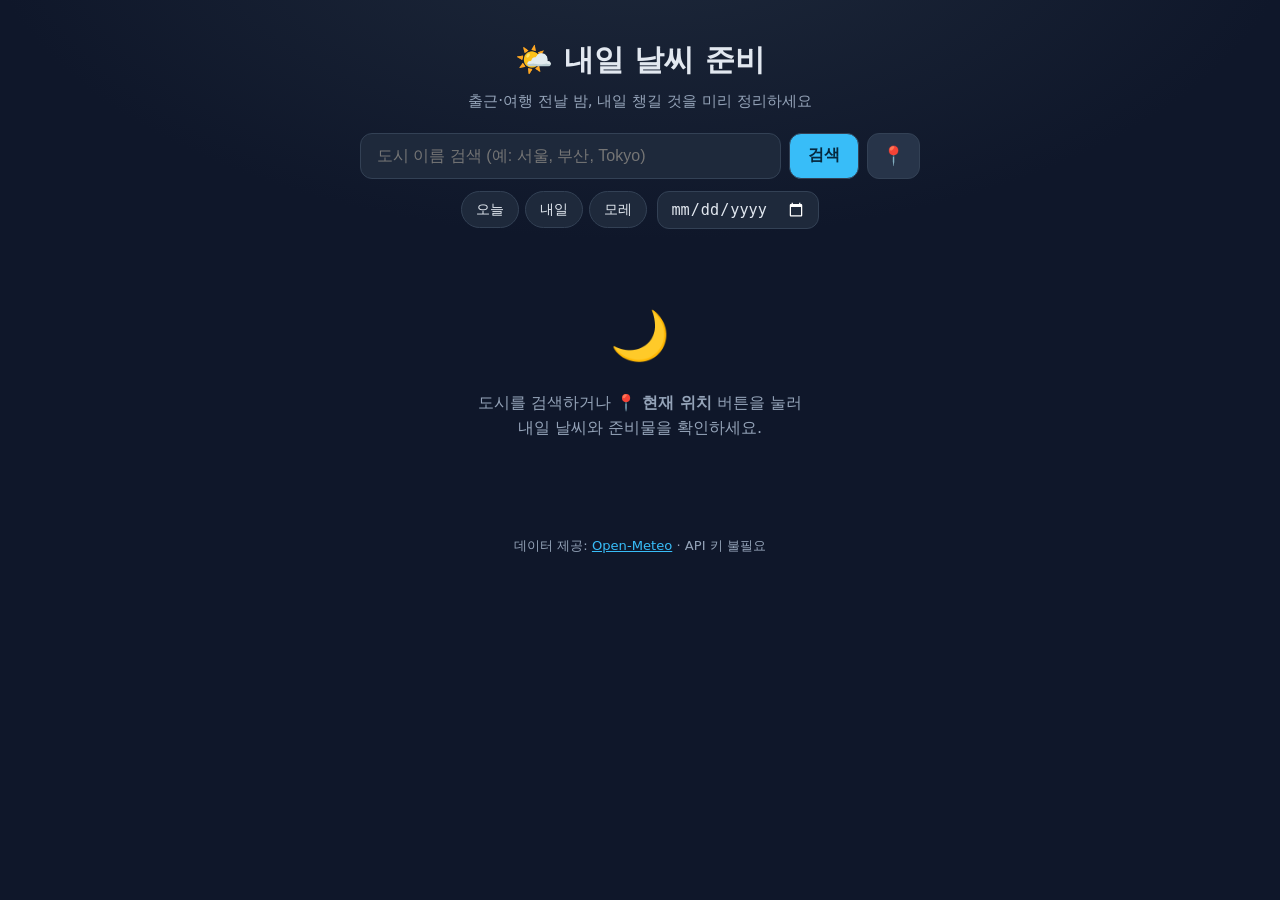
==== commit 3ffa1199: "특정 날짜 조회 기능 추가 (오늘~15일 후) - 날짜 선택기 + 오늘/내일/모레 빠른 버튼 UI 추가 - 예보 16일치를 한 번에 받아 저장(state), 날짜 변경 시 재요청 " ====
--- a/index.html
+++ b/index.html
@@ -1,561 +1,76 @@
 <!DOCTYPE html>
 <html lang="ko">
 <head>
-<meta charset="UTF-8" />
-<meta name="viewport" content="width=device-width, initial-scale=1.0" />
-<title>건강 진단 & 적정 체중 플래너</title>
-<link rel="preconnect" href="https://fonts.googleapis.com" />
-<link rel="preconnect" href="https://fonts.gstatic.com" crossorigin />
-<link href="https://fonts.googleapis.com/css2?family=Noto+Sans+KR:wght@400;500;700;900&display=swap" rel="stylesheet" />
-<style>
-  :root {
-    --bg: #0f1226;
-    --bg2: #171a35;
-    --card: #1d2142;
-    --card2: #252a52;
-    --line: #313869;
-    --text: #eef1ff;
-    --muted: #a6acd8;
-    --accent: #6c7bff;
-    --accent2: #34d399;
-    --warn: #fbbf24;
-    --danger: #f87171;
-    --shadow: 0 10px 30px rgba(0,0,0,.35);
-    --radius: 18px;
-  }
-  * { box-sizing: border-box; margin: 0; padding: 0; }
-  body {
-    font-family: 'Noto Sans KR', system-ui, sans-serif;
-    background: radial-gradient(1200px 600px at 20% -10%, #2a2f63 0%, transparent 60%),
-                radial-gradient(900px 500px at 100% 0%, #20406b 0%, transparent 55%),
-                var(--bg);
-    color: var(--text);
-    min-height: 100vh;
-    line-height: 1.55;
-    -webkit-font-smoothing: antialiased;
-  }
-  .wrap { max-width: 920px; margin: 0 auto; padding: 32px 20px 80px; }
+  <meta charset="UTF-8" />
+  <meta name="viewport" content="width=device-width, initial-scale=1.0" />
+  <meta name="theme-color" content="#1e293b" />
+  <title>내일 날씨 준비 · 옷차림·우산 알리미</title>
+  <meta name="description" content="출근·여행 전날 밤, 내일 날씨(기온·습도·비·구름)를 확인하고 옷차림과 우산 등 챙길 것을 심층적으로 정리해주는 앱" />
 
-  header.hero { text-align: center; margin-bottom: 28px; }
-  .badge {
-    display: inline-block; font-size: 13px; letter-spacing: .5px;
-    color: var(--accent2); background: rgba(52,211,153,.12);
-    border: 1px solid rgba(52,211,153,.3); padding: 6px 14px; border-radius: 999px;
-    margin-bottom: 14px;
-  }
-  h1 { font-size: 30px; font-weight: 900; letter-spacing: -.5px; }
-  h1 span { color: var(--accent); }
-  .sub { color: var(--muted); margin-top: 8px; font-size: 15px; }
+  <!-- 링크 미리보기(네이버 블로그/카카오/페이스북 등 썸네일 카드)용 Open Graph -->
+  <link rel="canonical" href="https://oracle75-tech.github.io/fng-vix/" />
+  <meta property="og:type" content="website" />
+  <meta property="og:site_name" content="내일 날씨 준비" />
+  <meta property="og:title" content="🌤️ 내일 날씨 준비 · 옷차림·우산 알리미" />
+  <meta property="og:description" content="출근·여행 전날 밤, 내일 날씨(기온·습도·비·구름)를 확인하고 옷차림과 우산 등 챙길 것을 심층적으로 정리해드립니다." />
+  <meta property="og:url" content="https://oracle75-tech.github.io/fng-vix/" />
+  <meta property="og:image" content="https://oracle75-tech.github.io/fng-vix/og-image.png" />
+  <meta property="og:image:width" content="1200" />
+  <meta property="og:image:height" content="630" />
+  <meta name="twitter:card" content="summary_large_image" />
 
-  .card {
-    background: linear-gradient(180deg, var(--card) 0%, var(--bg2) 100%);
-    border: 1px solid var(--line); border-radius: var(--radius);
-    box-shadow: var(--shadow); padding: 24px; margin-bottom: 22px;
-  }
-  .card h2 { font-size: 19px; margin-bottom: 16px; display: flex; align-items: center; gap: 8px; }
-
-  .grid { display: grid; gap: 16px; }
-  .grid.cols2 { grid-template-columns: 1fr 1fr; }
-  .grid.cols3 { grid-template-columns: repeat(3, 1fr); }
-  @media (max-width: 680px) { .grid.cols2, .grid.cols3 { grid-template-columns: 1fr; } }
-
-  .field label { display: block; font-size: 13px; color: var(--muted); margin-bottom: 7px; font-weight: 500; }
-  .field input, .field select {
-    width: 100%; background: var(--bg); color: var(--text);
-    border: 1px solid var(--line); border-radius: 12px; padding: 13px 14px;
-    font-size: 16px; font-family: inherit; outline: none; transition: border-color .15s, box-shadow .15s;
-  }
-  .field input:focus, .field select:focus { border-color: var(--accent); box-shadow: 0 0 0 3px rgba(108,123,255,.25); }
-  .seg { display: flex; gap: 8px; }
-  .seg button {
-    flex: 1; background: var(--bg); color: var(--muted); border: 1px solid var(--line);
-    border-radius: 12px; padding: 12px; font-size: 15px; font-family: inherit; cursor: pointer; transition: all .15s;
-  }
-  .seg button.on { background: var(--accent); color: #fff; border-color: var(--accent); font-weight: 700; }
-
-  .cta {
-    margin-top: 20px; width: 100%; border: none; cursor: pointer;
-    background: linear-gradient(90deg, var(--accent), #8a63ff);
-    color: #fff; font-size: 17px; font-weight: 700; font-family: inherit;
-    padding: 16px; border-radius: 14px; transition: transform .1s, filter .15s;
-  }
-  .cta:hover { filter: brightness(1.08); }
-  .cta:active { transform: scale(.99); }
-
-  #results { display: none; }
-  #results.show { display: block; animation: fade .4s ease; }
-  @keyframes fade { from { opacity: 0; transform: translateY(10px); } to { opacity: 1; transform: none; } }
-
-  .diag-top { display: flex; flex-wrap: wrap; gap: 20px; align-items: center; justify-content: space-between; }
-  .gauge { text-align: center; min-width: 150px; }
-  .gauge .num { font-size: 46px; font-weight: 900; line-height: 1; }
-  .gauge .lbl { color: var(--muted); font-size: 13px; margin-top: 4px; }
-  .pill { display: inline-block; padding: 7px 16px; border-radius: 999px; font-weight: 700; font-size: 15px; margin-top: 8px; }
-
-  .bar-wrap { flex: 1; min-width: 240px; }
-  .bar {
-    position: relative; height: 14px; border-radius: 999px; overflow: hidden;
-    background: linear-gradient(90deg, #60a5fa 0 18%, #34d399 18% 46%, #fbbf24 46% 62%, #fb923c 62% 80%, #f87171 80% 100%);
-  }
-  .bar .marker {
-    position: absolute; top: -6px; width: 4px; height: 26px; background: #fff;
-    border-radius: 4px; box-shadow: 0 0 0 2px rgba(0,0,0,.4); transform: translateX(-50%); transition: left .6s ease;
-  }
-  .bar-scale { display: flex; justify-content: space-between; color: var(--muted); font-size: 11px; margin-top: 8px; }
-
-  .stat-row { display: grid; grid-template-columns: repeat(3,1fr); gap: 12px; margin-top: 20px; }
-  @media (max-width:680px){ .stat-row{ grid-template-columns:1fr 1fr; } }
-  .stat { background: var(--card2); border: 1px solid var(--line); border-radius: 14px; padding: 14px; text-align: center; }
-  .stat .v { font-size: 22px; font-weight: 800; }
-  .stat .k { font-size: 12px; color: var(--muted); margin-top: 4px; }
-  .stat .v.good { color: var(--accent2); }
-  .stat .v.warn { color: var(--warn); }
-  .stat .v.bad { color: var(--danger); }
-
-  .note { background: rgba(108,123,255,.1); border: 1px solid rgba(108,123,255,.3); border-radius: 12px; padding: 14px 16px; font-size: 14px; color: var(--text); margin-top: 18px; }
-  .note b { color: var(--accent); }
-
-  .plan-tabs { display: flex; gap: 8px; margin-bottom: 18px; flex-wrap: wrap; }
-  .plan-tabs button {
-    flex: 1; min-width: 120px; cursor: pointer; font-family: inherit; font-size: 15px; font-weight: 700;
-    background: var(--bg); color: var(--muted); border: 1px solid var(--line); border-radius: 12px; padding: 14px 10px; transition: all .15s; text-align: center;
-  }
-  .plan-tabs button .t-time { display: block; font-size: 12px; font-weight: 500; margin-top: 3px; opacity: .85; }
-  .plan-tabs button.on { color: #fff; border-color: transparent; }
-  .plan-tabs button.on.fast { background: linear-gradient(90deg,#f87171,#fb7185); }
-  .plan-tabs button.on.mid { background: linear-gradient(90deg,#fbbf24,#f59e0b); color:#241a00; }
-  .plan-tabs button.on.slow { background: linear-gradient(90deg,#34d399,#10b981); color:#04231a; }
-
-  .plan-head { display: flex; flex-wrap: wrap; gap: 14px; justify-content: space-between; align-items: center; padding: 16px; border-radius: 14px; background: var(--card2); border: 1px solid var(--line); margin-bottom: 18px; }
-  .plan-head .big { font-size: 15px; color: var(--muted); }
-  .plan-head .big b { font-size: 26px; color: var(--text); display: block; }
-
-  .acc { border: 1px solid var(--line); border-radius: 14px; overflow: hidden; margin-bottom: 12px; }
-  .acc h3 { background: var(--card2); padding: 14px 16px; font-size: 15px; display: flex; align-items: center; gap: 8px; }
-  .acc ul { list-style: none; padding: 8px 16px 16px; }
-  .acc li { padding: 9px 0 9px 26px; position: relative; font-size: 14px; border-bottom: 1px dashed var(--line); }
-  .acc li:last-child { border-bottom: none; }
-  .acc li::before { content: "✓"; position: absolute; left: 0; top: 8px; color: var(--accent2); font-weight: 900; }
-  .acc li b { color: var(--text); }
-  .emoji { font-size: 18px; }
-
-  .week { margin-top: 18px; }
-  .week table { width: 100%; border-collapse: collapse; font-size: 13.5px; }
-  .week th, .week td { border: 1px solid var(--line); padding: 9px 8px; text-align: center; }
-  .week th { background: var(--card2); color: var(--muted); font-weight: 600; }
-  .week td.day { font-weight: 700; color: var(--accent); white-space: nowrap; }
-  .week td.act { text-align: left; }
-
-  .disclaimer { font-size: 12px; color: var(--muted); text-align: center; margin-top: 8px; line-height: 1.7; }
-  footer { text-align: center; color: var(--muted); font-size: 12px; margin-top: 30px; }
-  .hidden { display: none !important; }
-</style>
+  <link rel="stylesheet" href="styles.css?v=4" />
+  <link rel="icon" href="data:image/svg+xml,<svg xmlns='http://www.w3.org/2000/svg' viewBox='0 0 100 100'><text y='.9em' font-size='90'>🌤️</text></svg>" />
 </head>
 <body>
-<div class="wrap">
-  <header class="hero">
-    <div class="badge">AI 건강 진단 · 적정 체중 · 맞춤 감량 플랜</div>
-    <h1>나의 <span>건강 상태</span> & 적정 체중 플래너</h1>
-    <p class="sub">키와 몸무게만 입력하면 현재 건강 상태를 진단하고,<br/>적정 체중까지 빼기 위한 맞춤 실천 플랜을 제시합니다.</p>
-  </header>
+  <div class="app">
+    <header class="hero">
+      <h1>🌤️ 내일 날씨 준비</h1>
+      <p class="subtitle">출근·여행 전날 밤, 내일 챙길 것을 미리 정리하세요</p>
 
-  <!-- 입력 카드 -->
-  <section class="card">
-    <h2>📋 내 정보 입력</h2>
-    <div class="grid cols2">
-      <div class="field">
-        <label for="height">키 (cm) <span style="color:var(--danger)">*</span></label>
-        <input id="height" type="number" inputmode="decimal" placeholder="예: 172" min="100" max="250" />
+      <form id="searchForm" class="search" autocomplete="off">
+        <input
+          id="cityInput"
+          type="text"
+          placeholder="도시 이름 검색 (예: 서울, 부산, Tokyo)"
+          aria-label="도시 검색"
+        />
+        <button type="submit" id="searchBtn">검색</button>
+        <button type="button" id="geoBtn" title="현재 위치로 보기">📍</button>
+      </form>
+      <ul id="suggestions" class="suggestions" hidden></ul>
+
+      <div class="datebar" id="dateBar" hidden>
+        <div class="quickdays" id="quickDays">
+          <button type="button" data-offset="0">오늘</button>
+          <button type="button" data-offset="1">내일</button>
+          <button type="button" data-offset="2">모레</button>
+        </div>
+        <input id="dateInput" type="date" aria-label="조회할 날짜 선택" />
       </div>
-      <div class="field">
-        <label for="weight">몸무게 (kg) <span style="color:var(--danger)">*</span></label>
-        <input id="weight" type="number" inputmode="decimal" placeholder="예: 78" min="25" max="300" />
-      </div>
-    </div>
+    </header>
 
-    <div class="grid cols3" style="margin-top:16px;">
-      <div class="field">
-        <label>성별 <span style="color:var(--muted)">(선택 · 칼로리 정밀 계산용)</span></label>
-        <div class="seg" id="sexSeg">
-          <button type="button" data-sex="male" class="on">남성</button>
-          <button type="button" data-sex="female">여성</button>
-        </div>
-      </div>
-      <div class="field">
-        <label for="age">나이 (선택)</label>
-        <input id="age" type="number" inputmode="numeric" placeholder="예: 30" min="10" max="100" value="30" />
-      </div>
-      <div class="field">
-        <label for="activity">평소 활동량</label>
-        <select id="activity">
-          <option value="1.2">거의 없음 (좌식 생활)</option>
-          <option value="1.375" selected>가벼움 (주 1~3회 운동)</option>
-          <option value="1.55">보통 (주 3~5회 운동)</option>
-          <option value="1.725">활발 (주 6~7회 운동)</option>
-          <option value="1.9">매우 활발 (육체노동/선수)</option>
-        </select>
-      </div>
-    </div>
-
-    <button class="cta" id="analyzeBtn">🔍 건강 진단 받기</button>
-  </section>
-
-  <!-- 결과 -->
-  <div id="results">
-
-    <!-- 진단 카드 -->
-    <section class="card">
-      <h2>🩺 건강 상태 진단</h2>
-      <div class="diag-top">
-        <div class="gauge">
-          <div class="num" id="bmiNum">0</div>
-          <div class="lbl">체질량지수 (BMI)</div>
-          <div class="pill" id="bmiPill">-</div>
-        </div>
-        <div class="bar-wrap">
-          <div class="bar"><div class="marker" id="bmiMarker" style="left:0%"></div></div>
-          <div class="bar-scale">
-            <span>저체중</span><span>정상</span><span>과체중</span><span>비만</span><span>고도비만</span>
-          </div>
-          <p style="margin-top:12px; font-size:14px; color:var(--muted);" id="diagText"></p>
-        </div>
+    <main id="main">
+      <div id="placeholder" class="placeholder">
+        <div class="placeholder-icon">🌙</div>
+        <p>도시를 검색하거나 <strong>📍 현재 위치</strong> 버튼을 눌러<br />내일 날씨와 준비물을 확인하세요.</p>
       </div>
 
-      <div class="stat-row">
-        <div class="stat"><div class="v" id="sIdeal">-</div><div class="k">적정 체중 (BMI 22 기준)</div></div>
-        <div class="stat"><div class="v" id="sRange">-</div><div class="k">건강 체중 범위</div></div>
-        <div class="stat"><div class="v" id="sDiff">-</div><div class="k">목표까지 변화량</div></div>
+      <div id="loader" class="loader" hidden>
+        <div class="spinner"></div>
+        <p>날씨 정보를 불러오는 중…</p>
       </div>
 
-      <div class="note" id="healthNote"></div>
-    </section>
+      <div id="error" class="error-box" hidden></div>
 
-    <!-- 플랜 카드 -->
-    <section class="card" id="planCard">
-      <h2>🎯 적정 체중까지 — 유형별 감량 플랜</h2>
-      <div class="plan-tabs">
-        <button data-plan="fast" class="fast">⚡ 빨리 빼기<span class="t-time" id="ttFast">-</span></button>
-        <button data-plan="mid" class="mid">🚶 적당히 빼기<span class="t-time" id="ttMid">-</span></button>
-        <button data-plan="slow" class="slow">🌿 여유 있게 빼기<span class="t-time" id="ttSlow">-</span></button>
-      </div>
+      <section id="result" class="result" hidden></section>
+    </main>
 
-      <div class="plan-head">
-        <div class="big">예상 소요 기간<b id="phTime">-</b></div>
-        <div class="big">주당 감량 속도<b id="phRate">-</b></div>
-        <div class="big">하루 칼로리 적자<b id="phDeficit">-</b></div>
-        <div class="big">하루 목표 섭취<b id="phIntake">-</b></div>
-      </div>
-
-      <div id="planBody"></div>
-
-      <div class="week" id="weekWrap">
-        <h2 style="font-size:16px; margin:6px 0 12px;">🗓️ 주간 루틴 예시</h2>
-        <table>
-          <thead><tr><th>요일</th><th>운동</th><th>식이 포인트</th></tr></thead>
-          <tbody id="weekBody"></tbody>
-        </table>
-      </div>
-
-      <p class="disclaimer">
-        ※ 본 결과는 일반적인 건강 정보에 기반한 참고용 추정치이며 의학적 진단·처방이 아닙니다.<br/>
-        지방 1kg ≈ 7,700kcal 기준으로 계산되었습니다. 안전한 감량 속도는 주당 체중의 0.5~1% 이내를 권장합니다.<br/>
-        만성질환·임신·복용 약물이 있거나 급격한 변화가 필요한 경우 반드시 전문의와 상담하세요.
-      </p>
-    </section>
-
+    <footer class="footer">
+      <p>데이터 제공: <a href="https://open-meteo.com/" target="_blank" rel="noopener">Open-Meteo</a> · API 키 불필요</p>
+    </footer>
   </div>
 
-  <footer>Made with ❤️ · 건강한 변화는 작은 실천에서 시작됩니다</footer>
-</div>
-
-<script>
-  // ---------- 상태 ----------
-  const state = { sex: 'male', plan: 'fast', calc: null };
-
-  // 성별 토글
-  document.querySelectorAll('#sexSeg button').forEach(b => {
-    b.addEventListener('click', () => {
-      document.querySelectorAll('#sexSeg button').forEach(x => x.classList.remove('on'));
-      b.classList.add('on');
-      state.sex = b.dataset.sex;
-    });
-  });
-
-  // ---------- BMI 분류 (대한비만학회 / 아시아-태평양 기준) ----------
-  function classifyBMI(bmi) {
-    if (bmi < 18.5) return { label: '저체중', color: '#60a5fa', tone: 'warn', risk: '낮음(영양 부족 주의)' };
-    if (bmi < 23)   return { label: '정상',   color: '#34d399', tone: 'good', risk: '낮음' };
-    if (bmi < 25)   return { label: '과체중(위험체중)', color: '#fbbf24', tone: 'warn', risk: '경계' };
-    if (bmi < 30)   return { label: '비만 1단계', color: '#fb923c', tone: 'bad', risk: '중등도' };
-    if (bmi < 35)   return { label: '비만 2단계', color: '#f87171', tone: 'bad', risk: '높음' };
-    return { label: '고도비만(3단계)', color: '#ef4444', tone: 'bad', risk: '매우 높음' };
-  }
-
-  // BMI 값을 0~100% 게이지 위치로 (15~40 범위 매핑)
-  function bmiToPct(bmi) {
-    const min = 15, max = 40;
-    return Math.max(0, Math.min(100, ((bmi - min) / (max - min)) * 100));
-  }
-
-  // Mifflin-St Jeor BMR
-  function bmr(sex, w, h, age) {
-    return sex === 'male'
-      ? 10 * w + 6.25 * h - 5 * age + 5
-      : 10 * w + 6.25 * h - 5 * age - 161;
-  }
-
-  // ---------- 메인 계산 ----------
-  function analyze() {
-    const h = parseFloat(document.getElementById('height').value);
-    const w = parseFloat(document.getElementById('weight').value);
-    const age = parseInt(document.getElementById('age').value) || 30;
-    const act = parseFloat(document.getElementById('activity').value);
-
-    if (!h || !w || h < 100 || h > 250 || w < 25 || w > 300) {
-      alert('키(100~250cm)와 몸무게(25~300kg)를 올바르게 입력해 주세요.');
-      return;
-    }
-
-    const hm = h / 100;
-    const bmi = w / (hm * hm);
-    const cls = classifyBMI(bmi);
-    const ideal = 22 * hm * hm;                 // 적정 체중 (BMI 22)
-    const rangeLo = 18.5 * hm * hm;
-    const rangeHi = 22.9 * hm * hm;
-    const diff = w - ideal;                      // +면 감량 필요
-    const base = bmr(state.sex, w, h, age);
-    const tdee = base * act;                      // 유지 칼로리
-
-    state.calc = { h, w, hm, age, bmi, cls, ideal, rangeLo, rangeHi, diff, bmr: base, tdee };
-
-    renderDiagnosis();
-    renderPlan(state.plan);
-
-    document.getElementById('results').classList.add('show');
-    document.getElementById('results').scrollIntoView({ behavior: 'smooth', block: 'start' });
-  }
-
-  function fmt(n) { return (Math.round(n * 10) / 10).toFixed(1); }
-
-  // ---------- 진단 렌더 ----------
-  function renderDiagnosis() {
-    const c = state.calc;
-    document.getElementById('bmiNum').textContent = fmt(c.bmi);
-    const pill = document.getElementById('bmiPill');
-    pill.textContent = c.cls.label;
-    pill.style.background = c.cls.color + '22';
-    pill.style.color = c.cls.color;
-    pill.style.border = '1px solid ' + c.cls.color + '66';
-
-    document.getElementById('bmiMarker').style.left = bmiToPct(c.bmi) + '%';
-
-    document.getElementById('sIdeal').textContent = fmt(c.ideal) + ' kg';
-    document.getElementById('sRange').textContent = fmt(c.rangeLo) + '~' + fmt(c.rangeHi) + ' kg';
-
-    const sDiff = document.getElementById('sDiff');
-    if (Math.abs(c.diff) < 0.5) {
-      sDiff.textContent = '유지'; sDiff.className = 'v good';
-    } else if (c.diff > 0) {
-      sDiff.textContent = '-' + fmt(c.diff) + ' kg'; sDiff.className = 'v ' + (c.diff > 7 ? 'bad' : 'warn');
-    } else {
-      sDiff.textContent = '+' + fmt(-c.diff) + ' kg'; sDiff.className = 'v warn';
-    }
-
-    document.getElementById('diagText').innerHTML =
-      `현재 BMI는 <b style="color:${c.cls.color}">${fmt(c.bmi)} (${c.cls.label})</b> 이며, ` +
-      `관련 건강 위험도는 <b>${c.cls.risk}</b> 수준입니다. ` +
-      `기초대사량(BMR)은 약 <b>${Math.round(c.bmr)}kcal</b>, 하루 유지 칼로리(TDEE)는 약 <b>${Math.round(c.tdee)}kcal</b>로 추정됩니다.`;
-
-    const note = document.getElementById('healthNote');
-    if (c.diff > 0.5) {
-      note.innerHTML = `🎯 적정 체중(BMI 22)인 <b>${fmt(c.ideal)}kg</b>까지 약 <b>${fmt(c.diff)}kg</b> 감량을 목표로 아래 맞춤 플랜을 활용하세요. ` +
-        `무리한 단식보다 <b>꾸준한 칼로리 적자 + 근력/유산소 병행</b>이 핵심입니다.`;
-      document.getElementById('planCard').classList.remove('hidden');
-    } else if (c.diff < -0.5) {
-      note.innerHTML = `현재 적정 체중보다 가벼운 상태입니다. 무리한 감량보다는 <b>균형 잡힌 식사와 근력 운동으로 건강한 체중 회복</b>을 권장합니다. ` +
-        `아래 감량 플랜은 참고용으로만 확인하세요.`;
-      document.getElementById('planCard').classList.add('hidden');
-    } else {
-      note.innerHTML = `🎉 축하합니다! 이미 <b>적정 체중 범위</b>에 있습니다. 현재 습관을 유지하며 <b>근육량 관리와 체성분 개선</b>에 집중하세요.`;
-      document.getElementById('planCard').classList.add('hidden');
-    }
-  }
-
-  // ---------- 플랜 정의 ----------
-  // 빨리: 주 1.0% (상한), 적당: 0.66%, 여유: 0.4% — 안전 범위 내에서 차등
-  function planParams() {
-    const c = state.calc;
-    const toLose = Math.max(c.diff, 0);
-
-    const defs = {
-      fast: { name: '빨리 빼기', ratePct: 0.010, capRate: 1.0, label: '⚡', maxDeficit: 1000 },
-      mid:  { name: '적당히 빼기', ratePct: 0.0066, capRate: 0.7, label: '🚶', maxDeficit: 600 },
-      slow: { name: '여유 있게 빼기', ratePct: 0.0040, capRate: 0.45, label: '🌿', maxDeficit: 400 },
-    };
-
-    const out = {};
-    for (const k in defs) {
-      const d = defs[k];
-      // 주당 감량(kg): 체중의 비율과 절대 상한(capRate) 중 작은 값, 최소 0.2kg
-      let weekly = Math.min(c.w * d.ratePct, d.capRate);
-      weekly = Math.max(weekly, 0.2);
-      const weeks = toLose > 0 ? toLose / weekly : 0;
-      // 하루 칼로리 적자: 주당 감량 * 7700 / 7, 단 안전 상한 적용
-      let deficit = Math.min((weekly * 7700) / 7, d.maxDeficit);
-      // 섭취 칼로리는 BMR 미만으로 내려가지 않도록 보정
-      let intake = Math.max(c.tdee - deficit, c.bmr * 0.95);
-      deficit = c.tdee - intake; // 보정된 실제 적자
-      out[k] = { ...d, weekly, weeks, deficit, intake };
-    }
-    return out;
-  }
-
-  function weeksToText(weeks) {
-    if (weeks <= 0) return '—';
-    const months = weeks / 4.345;
-    if (weeks < 8) return `약 ${Math.round(weeks)}주`;
-    if (months < 12) return `약 ${Math.round(months)}개월 (${Math.round(weeks)}주)`;
-    return `약 ${fmt(months / 12)}년 (${Math.round(months)}개월)`;
-  }
-
-  // ---------- 실천사항 콘텐츠 ----------
-  function actionContent(planKey, p) {
-    const c = state.calc;
-    const steps = Math.round(planKey === 'fast' ? 12000 : planKey === 'mid' ? 9000 : 7000);
-    const protein = Math.round(c.w * (planKey === 'fast' ? 1.6 : planKey === 'mid' ? 1.4 : 1.2));
-    const water = fmt(Math.max(1.5, c.w * 0.033));
-    const cardioMin = planKey === 'fast' ? '45~60분' : planKey === 'mid' ? '30~40분' : '20~30분';
-    const cardioFreq = planKey === 'fast' ? '주 5~6회' : planKey === 'mid' ? '주 4회' : '주 3회';
-    const strFreq = planKey === 'fast' ? '주 3~4회' : planKey === 'mid' ? '주 2~3회' : '주 2회';
-
-    const exercise = {
-      title: '🏃 운동법',
-      items: planKey === 'fast' ? [
-        `<b>유산소 (${cardioFreq}, ${cardioMin}):</b> 빠르게 걷기→조깅 인터벌, 사이클, 줄넘기. 심박수 최대치의 70~85% 유지.`,
-        `<b>고강도 인터벌(HIIT, 주 2회):</b> 20초 전력 + 40초 휴식 × 8세트 (버피·마운틴클라이머·점프스쿼트).`,
-        `<b>근력 운동 (${strFreq}):</b> 스쿼트·런지·푸시업·플랭크·데드리프트 등 복합 운동 위주, 3세트 × 12~15회.`,
-        `<b>일상 활동:</b> 하루 <b>${steps.toLocaleString()}보</b> 목표, 엘리베이터 대신 계단, 한 정거장 먼저 내려 걷기.`,
-        `<b>휴식:</b> 주 1회 완전 휴식으로 부상·번아웃 방지.`,
-      ] : planKey === 'mid' ? [
-        `<b>유산소 (${cardioFreq}, ${cardioMin}):</b> 빠르게 걷기, 가벼운 조깅, 자전거. 대화는 가능하되 숨이 약간 찰 정도.`,
-        `<b>근력 운동 (${strFreq}):</b> 스쿼트·런지·푸시업·플랭크 3세트 × 10~12회로 기초 근육량 유지.`,
-        `<b>인터벌 걷기:</b> 3분 빠르게 + 2분 천천히 반복 — 무릎 부담 적고 지방 연소 효율적.`,
-        `<b>일상 활동:</b> 하루 <b>${steps.toLocaleString()}보</b>, 점심 후 10분 산책 습관화.`,
-      ] : [
-        `<b>유산소 (${cardioFreq}, ${cardioMin}):</b> 편안한 속도의 걷기·가벼운 자전거·수영 등 부담 없는 활동.`,
-        `<b>근력 운동 (${strFreq}):</b> 맨몸 스쿼트·벽 푸시업·플랭크 등 가벼운 강도로 시작해 점진적 증가.`,
-        `<b>스트레칭/요가:</b> 매일 10분, 유연성과 자세 교정 + 스트레스 완화.`,
-        `<b>일상 활동:</b> 하루 <b>${steps.toLocaleString()}보</b>, 앉아 있는 시간 1시간마다 3분씩 일어나 움직이기.`,
-      ],
-    };
-
-    const diet = {
-      title: '🥗 식이요법',
-      items: [
-        `<b>하루 목표 섭취:</b> 약 <b>${Math.round(p.intake)}kcal</b> (유지 ${Math.round(c.tdee)}kcal − 적자 ${Math.round(p.deficit)}kcal).`,
-        `<b>단백질 충분히:</b> 하루 <b>${protein}g</b> 이상 (닭가슴살·계란·두부·생선·그릭요거트). 근손실 방지 + 포만감.`,
-        `<b>탄수화물:</b> 정제 탄수(흰쌀·빵·설탕) ↓, <b>현미·고구마·귀리 등 복합 탄수</b>로 대체. ${planKey==='fast'?'저녁 탄수 절반으로 줄이기.':'끼니마다 주먹 1개 분량.'}`,
-        `<b>채소·식이섬유:</b> 매 끼니 채소를 접시의 절반으로. 식사 시 <b>채소 → 단백질 → 탄수</b> 순서로.`,
-        `<b>물 ${water}L/일:</b> 식전 물 한 컵으로 과식 방지, 가당 음료·주류 줄이기.`,
-        planKey === 'fast'
-          ? `<b>간헐적 단식(선택):</b> 16:8 — 12~20시 사이에만 식사, 야식·간식 끊기.`
-          : `<b>가공식품·야식 줄이기:</b> 배고플 땐 견과 한 줌·과일·삶은 계란 등 건강 간식으로.`,
-      ],
-    };
-
-    const routine = {
-      title: '⏰ 매일 루틴',
-      items: [
-        `<b>아침:</b> 기상 후 물 한 컵 → 가벼운 스트레칭 5분 → 단백질 중심 아침. 매일 같은 시간 체중 기록.`,
-        `<b>낮:</b> 점심은 채소·단백질 위주, 식후 10~15분 산책. 앉아서 일한다면 1시간마다 일어나 움직이기.`,
-        `<b>저녁:</b> 운동 또는 활동, 잠들기 <b>3시간 전 식사 마치기</b>. 저녁은 가볍게.`,
-        `<b>수면:</b> <b>7~8시간</b> 숙면 — 수면 부족은 식욕 호르몬(그렐린)을 높여 폭식을 유발합니다.`,
-        `<b>기록:</b> 식단·운동·체중을 앱/노트에 기록하면 성공률이 크게 올라갑니다. 주 1회 같은 조건에서 측정.`,
-        `<b>마인드셋:</b> 완벽보다 <b>꾸준함</b>. 한 끼 과식했다고 포기 금지 — 다음 끼니부터 다시 시작.`,
-      ],
-    };
-
-    return [exercise, diet, routine];
-  }
-
-  // ---------- 플랜 렌더 ----------
-  function renderPlan(planKey) {
-    state.plan = planKey;
-    const params = planParams();
-    const p = params[planKey];
-
-    // 탭 시간 라벨
-    document.getElementById('ttFast').textContent = weeksToText(params.fast.weeks);
-    document.getElementById('ttMid').textContent = weeksToText(params.mid.weeks);
-    document.getElementById('ttSlow').textContent = weeksToText(params.slow.weeks);
-
-    // 탭 활성화
-    document.querySelectorAll('.plan-tabs button').forEach(b => {
-      b.classList.toggle('on', b.dataset.plan === planKey);
-    });
-
-    // 헤더 수치
-    document.getElementById('phTime').textContent = weeksToText(p.weeks);
-    document.getElementById('phRate').textContent = '약 ' + fmt(p.weekly) + ' kg/주';
-    document.getElementById('phDeficit').textContent = '약 ' + Math.round(p.deficit) + ' kcal';
-    document.getElementById('phIntake').textContent = '약 ' + Math.round(p.intake) + ' kcal';
-
-    // 실천사항 아코디언
-    const body = document.getElementById('planBody');
-    const blocks = actionContent(planKey, p);
-    body.innerHTML = blocks.map(b => `
-      <div class="acc">
-        <h3>${b.title}</h3>
-        <ul>${b.items.map(i => `<li>${i}</li>`).join('')}</ul>
-      </div>`).join('');
-
-    renderWeek(planKey);
-  }
-
-  function renderWeek(planKey) {
-    const plans = {
-      fast: [
-        ['월', '근력(전신) 40분 + 유산소 20분', '고단백 저탄수, 야식 금지'],
-        ['화', 'HIIT 25분 + 코어', '간헐적 단식 16:8 시작'],
-        ['수', '유산소(조깅/사이클) 50분', '채소·단백질 위주, 물 충분히'],
-        ['목', '근력(하체 집중) 40분', '정제 탄수 제한'],
-        ['금', 'HIIT 25분 + 유산소 20분', '저녁 탄수 절반'],
-        ['토', '유산소 60분(등산·빠른걷기)', '치팅 대신 가벼운 보상식'],
-        ['일', '완전 휴식 + 스트레칭', '규칙적 식사, 수면 8시간'],
-      ],
-      mid: [
-        ['월', '근력(전신) 30분', '단백질 챙기기, 채소 절반'],
-        ['화', '빠르게 걷기 35분', '정제 탄수 줄이기'],
-        ['수', '근력 + 코어 30분', '식후 산책 15분'],
-        ['목', '인터벌 걷기 35분', '물 충분히, 야식 줄이기'],
-        ['금', '근력(하체) 30분', '균형 잡힌 식사'],
-        ['토', '유산소 40분(자전거/등산)', '가벼운 보상식 허용'],
-        ['일', '휴식 + 스트레칭/요가', '수면 7~8시간'],
-      ],
-      slow: [
-        ['월', '편안한 걷기 25분', '채소·단백질 위주'],
-        ['화', '맨몸 근력 20분', '가공식품 줄이기'],
-        ['수', '요가/스트레칭 20분', '식후 가벼운 산책'],
-        ['목', '걷기/수영 25분', '물 충분히'],
-        ['금', '맨몸 근력 20분', '규칙적인 식사 시간'],
-        ['토', '가벼운 야외활동 30분', '주말 과식 주의'],
-        ['일', '휴식 + 스트레칭', '충분한 수면'],
-      ],
-    };
-    document.getElementById('weekBody').innerHTML = plans[planKey].map(r =>
-      `<tr><td class="day">${r[0]}</td><td class="act">${r[1]}</td><td class="act">${r[2]}</td></tr>`
-    ).join('');
-  }
-
-  // ---------- 이벤트 ----------
-  document.getElementById('analyzeBtn').addEventListener('click', analyze);
-  document.querySelectorAll('.plan-tabs button').forEach(b => {
-    b.addEventListener('click', () => renderPlan(b.dataset.plan));
-  });
-  // 엔터키로 분석
-  ['height', 'weight', 'age'].forEach(id => {
-    document.getElementById(id).addEventListener('keydown', e => { if (e.key === 'Enter') analyze(); });
-  });
-</script>
+  <script src="app.js?v=4"></script>
 </body>
 </html>
--- a/styles.css
+++ b/styles.css
@@ -0,0 +1,278 @@
+:root {
+  --bg: #0f172a;
+  --bg-soft: #1e293b;
+  --card: #1e293b;
+  --card-2: #273449;
+  --border: #334155;
+  --text: #e2e8f0;
+  --text-dim: #94a3b8;
+  --accent: #38bdf8;
+  --accent-2: #818cf8;
+  --good: #4ade80;
+  --warn: #fbbf24;
+  --bad: #f87171;
+  --radius: 16px;
+  --shadow: 0 10px 30px rgba(0, 0, 0, 0.35);
+}
+
+* { box-sizing: border-box; }
+
+html, body {
+  margin: 0;
+  padding: 0;
+  background: radial-gradient(1200px 600px at 50% -10%, #1e293b 0%, var(--bg) 55%);
+  color: var(--text);
+  font-family: "Pretendard", -apple-system, BlinkMacSystemFont, "Segoe UI",
+    "Apple SD Gothic Neo", "Malgun Gothic", system-ui, sans-serif;
+  line-height: 1.6;
+  min-height: 100vh;
+}
+
+.app {
+  max-width: 760px;
+  margin: 0 auto;
+  padding: 24px 16px 60px;
+}
+
+/* Hero / search */
+.hero { text-align: center; margin-bottom: 18px; }
+.hero h1 { font-size: 1.9rem; margin: 12px 0 4px; }
+.subtitle { color: var(--text-dim); margin: 0 0 20px; font-size: 0.95rem; }
+
+.search {
+  display: flex;
+  gap: 8px;
+  max-width: 560px;
+  margin: 0 auto;
+}
+.search input {
+  flex: 1;
+  padding: 13px 16px;
+  border-radius: 12px;
+  border: 1px solid var(--border);
+  background: var(--card);
+  color: var(--text);
+  font-size: 1rem;
+  outline: none;
+  transition: border-color 0.15s;
+}
+.search input:focus { border-color: var(--accent); }
+.search button {
+  padding: 0 18px;
+  border-radius: 12px;
+  border: 1px solid var(--border);
+  background: var(--accent);
+  color: #06283d;
+  font-weight: 700;
+  font-size: 1rem;
+  cursor: pointer;
+  transition: filter 0.15s, transform 0.05s;
+}
+.search button:hover { filter: brightness(1.08); }
+.search button:active { transform: translateY(1px); }
+#geoBtn { background: var(--card-2); color: var(--text); font-size: 1.15rem; padding: 0 14px; }
+
+.suggestions {
+  list-style: none;
+  margin: 8px auto 0;
+  padding: 6px;
+  max-width: 560px;
+  background: var(--card);
+  border: 1px solid var(--border);
+  border-radius: 12px;
+  box-shadow: var(--shadow);
+  text-align: left;
+}
+.suggestions li {
+  padding: 10px 14px;
+  border-radius: 8px;
+  cursor: pointer;
+}
+.suggestions li:hover { background: var(--card-2); }
+.suggestions li small { color: var(--text-dim); }
+
+/* Date bar */
+.datebar {
+  display: flex;
+  gap: 10px;
+  align-items: center;
+  justify-content: center;
+  flex-wrap: wrap;
+  max-width: 560px;
+  margin: 12px auto 0;
+}
+.quickdays { display: flex; gap: 6px; }
+.quickdays button {
+  padding: 8px 14px;
+  border-radius: 999px;
+  border: 1px solid var(--border);
+  background: var(--card);
+  color: var(--text);
+  font-size: 0.9rem;
+  cursor: pointer;
+  transition: background 0.15s, border-color 0.15s;
+}
+.quickdays button:hover { background: var(--card-2); }
+.quickdays button.active {
+  background: var(--accent);
+  color: #06283d;
+  border-color: var(--accent);
+  font-weight: 700;
+}
+.datebar input[type="date"] {
+  padding: 8px 12px;
+  border-radius: 12px;
+  border: 1px solid var(--border);
+  background: var(--card);
+  color: var(--text);
+  font-size: 0.95rem;
+  outline: none;
+  color-scheme: dark;
+}
+.datebar input[type="date"]:focus { border-color: var(--accent); }
+
+/* Placeholder / loader / error */
+.placeholder {
+  text-align: center;
+  color: var(--text-dim);
+  padding: 50px 20px;
+}
+.placeholder-icon { font-size: 3rem; margin-bottom: 12px; }
+
+.loader { text-align: center; padding: 50px 20px; color: var(--text-dim); }
+.spinner {
+  width: 38px; height: 38px;
+  border: 4px solid var(--border);
+  border-top-color: var(--accent);
+  border-radius: 50%;
+  margin: 0 auto 14px;
+  animation: spin 0.8s linear infinite;
+}
+@keyframes spin { to { transform: rotate(360deg); } }
+
+.error-box {
+  background: rgba(248, 113, 113, 0.12);
+  border: 1px solid var(--bad);
+  color: #fecaca;
+  border-radius: 12px;
+  padding: 16px;
+  text-align: center;
+}
+
+/* Result */
+.result { margin-top: 10px; }
+
+.card {
+  background: var(--card);
+  border: 1px solid var(--border);
+  border-radius: var(--radius);
+  padding: 20px;
+  margin-bottom: 16px;
+  box-shadow: var(--shadow);
+}
+.card h2 {
+  margin: 0 0 14px;
+  font-size: 1.1rem;
+  display: flex;
+  align-items: center;
+  gap: 8px;
+}
+
+/* Summary header card */
+.summary-top {
+  display: flex;
+  align-items: center;
+  justify-content: space-between;
+  flex-wrap: wrap;
+  gap: 12px;
+}
+.summary-loc { font-size: 1.15rem; font-weight: 700; }
+.summary-date { color: var(--text-dim); font-size: 0.9rem; }
+.summary-icon { font-size: 3.4rem; line-height: 1; }
+.summary-temp { font-size: 2.6rem; font-weight: 800; }
+.summary-temp small { font-size: 1rem; font-weight: 500; color: var(--text-dim); }
+.summary-desc { color: var(--accent); font-weight: 600; }
+
+/* Stat grid */
+.stats {
+  display: grid;
+  grid-template-columns: repeat(auto-fit, minmax(120px, 1fr));
+  gap: 10px;
+  margin-top: 16px;
+}
+.stat {
+  background: var(--card-2);
+  border-radius: 12px;
+  padding: 12px;
+  text-align: center;
+}
+.stat .label { color: var(--text-dim); font-size: 0.78rem; }
+.stat .value { font-size: 1.25rem; font-weight: 700; margin-top: 2px; }
+.stat .sub { font-size: 0.72rem; color: var(--text-dim); }
+
+/* Advice items */
+.advice-item {
+  display: flex;
+  gap: 14px;
+  padding: 14px 0;
+  border-bottom: 1px solid var(--border);
+}
+.advice-item:last-child { border-bottom: none; }
+.advice-emoji { font-size: 1.7rem; line-height: 1.2; flex-shrink: 0; width: 32px; text-align: center; }
+.advice-body { flex: 1; }
+.advice-title { font-weight: 700; margin-bottom: 2px; }
+.advice-text { color: var(--text-dim); font-size: 0.92rem; }
+.advice-text strong { color: var(--text); }
+
+.badge {
+  display: inline-block;
+  font-size: 0.72rem;
+  font-weight: 700;
+  padding: 2px 8px;
+  border-radius: 999px;
+  margin-left: 6px;
+  vertical-align: middle;
+}
+.badge.good { background: rgba(74, 222, 128, 0.15); color: var(--good); }
+.badge.warn { background: rgba(251, 191, 36, 0.15); color: var(--warn); }
+.badge.bad  { background: rgba(248, 113, 113, 0.15); color: var(--bad); }
+
+/* Checklist */
+.checklist { list-style: none; margin: 0; padding: 0; }
+.checklist li {
+  display: flex;
+  align-items: center;
+  gap: 10px;
+  padding: 9px 0;
+  border-bottom: 1px dashed var(--border);
+}
+.checklist li:last-child { border-bottom: none; }
+.checklist .chk-emoji { font-size: 1.2rem; }
+
+/* Hourly table */
+.hourly-scroll { overflow-x: auto; -webkit-overflow-scrolling: touch; }
+.hourly {
+  display: flex;
+  gap: 8px;
+  padding-bottom: 6px;
+  min-width: max-content;
+}
+.hour {
+  background: var(--card-2);
+  border-radius: 12px;
+  padding: 12px 10px;
+  text-align: center;
+  min-width: 66px;
+}
+.hour .h-time { font-size: 0.8rem; color: var(--text-dim); }
+.hour .h-icon { font-size: 1.5rem; margin: 4px 0; }
+.hour .h-temp { font-weight: 700; }
+.hour .h-rain { font-size: 0.72rem; color: var(--accent); margin-top: 4px; min-height: 1em; }
+
+.footer { text-align: center; color: var(--text-dim); font-size: 0.82rem; margin-top: 28px; }
+.footer a { color: var(--accent); }
+
+@media (max-width: 480px) {
+  .hero h1 { font-size: 1.55rem; }
+  .summary-temp { font-size: 2.2rem; }
+}
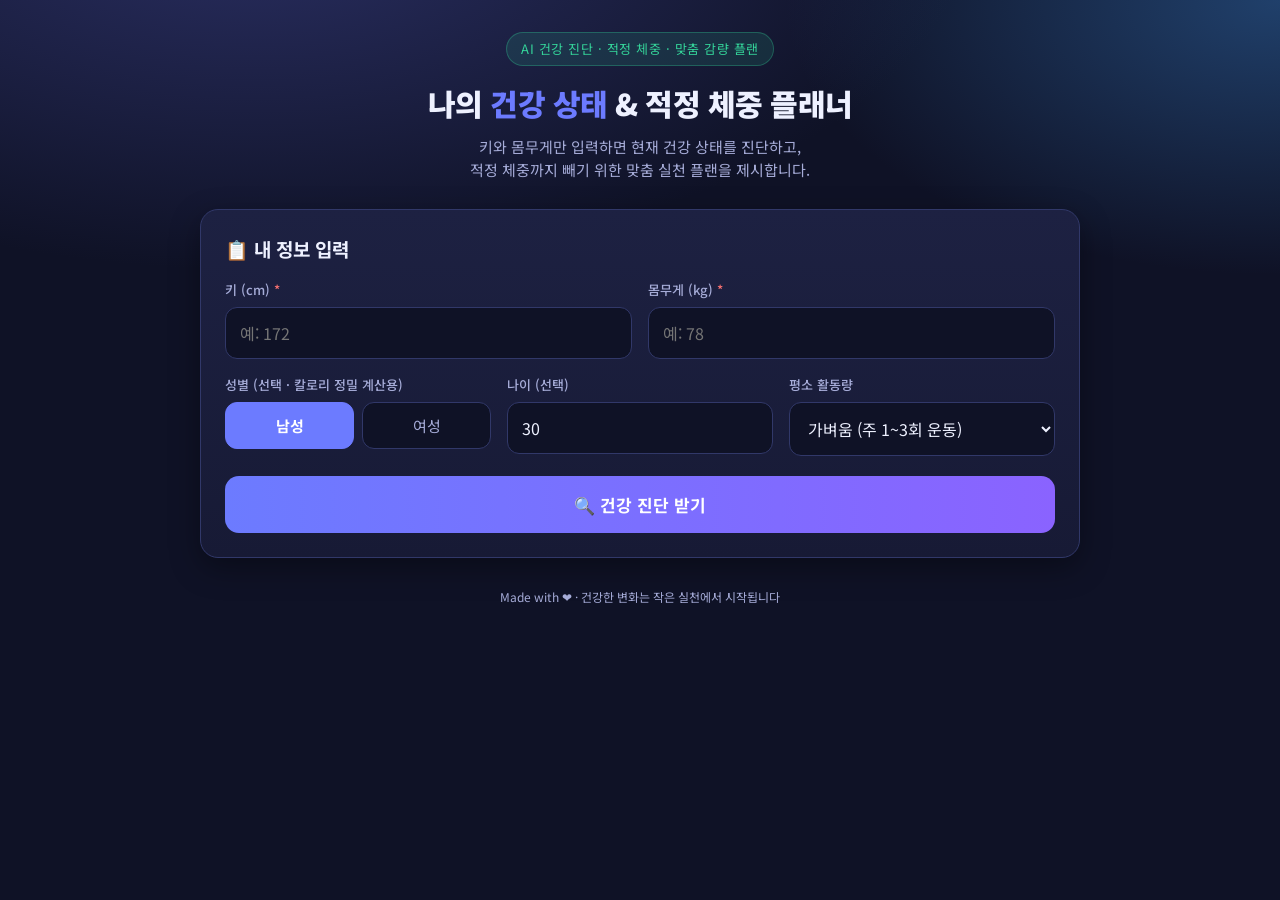
==== commit 00b19437: "Add calorie-burn info to weight-loss plans Each plan now shows total calories to burn to reach the t" ====
--- a/index.html
+++ b/index.html
@@ -1,76 +1,644 @@
 <!DOCTYPE html>
 <html lang="ko">
 <head>
-  <meta charset="UTF-8" />
-  <meta name="viewport" content="width=device-width, initial-scale=1.0" />
-  <meta name="theme-color" content="#1e293b" />
-  <title>내일 날씨 준비 · 옷차림·우산 알리미</title>
-  <meta name="description" content="출근·여행 전날 밤, 내일 날씨(기온·습도·비·구름)를 확인하고 옷차림과 우산 등 챙길 것을 심층적으로 정리해주는 앱" />
-
-  <!-- 링크 미리보기(네이버 블로그/카카오/페이스북 등 썸네일 카드)용 Open Graph -->
-  <link rel="canonical" href="https://oracle75-tech.github.io/fng-vix/" />
-  <meta property="og:type" content="website" />
-  <meta property="og:site_name" content="내일 날씨 준비" />
-  <meta property="og:title" content="🌤️ 내일 날씨 준비 · 옷차림·우산 알리미" />
-  <meta property="og:description" content="출근·여행 전날 밤, 내일 날씨(기온·습도·비·구름)를 확인하고 옷차림과 우산 등 챙길 것을 심층적으로 정리해드립니다." />
-  <meta property="og:url" content="https://oracle75-tech.github.io/fng-vix/" />
-  <meta property="og:image" content="https://oracle75-tech.github.io/fng-vix/og-image.png" />
-  <meta property="og:image:width" content="1200" />
-  <meta property="og:image:height" content="630" />
-  <meta name="twitter:card" content="summary_large_image" />
-
-  <link rel="stylesheet" href="styles.css?v=4" />
-  <link rel="icon" href="data:image/svg+xml,<svg xmlns='http://www.w3.org/2000/svg' viewBox='0 0 100 100'><text y='.9em' font-size='90'>🌤️</text></svg>" />
+<meta charset="UTF-8" />
+<meta name="viewport" content="width=device-width, initial-scale=1.0" />
+<title>건강 진단 & 적정 체중 플래너</title>
+<link rel="preconnect" href="https://fonts.googleapis.com" />
+<link rel="preconnect" href="https://fonts.gstatic.com" crossorigin />
+<link href="https://fonts.googleapis.com/css2?family=Noto+Sans+KR:wght@400;500;700;900&display=swap" rel="stylesheet" />
+<style>
+  :root {
+    --bg: #0f1226;
+    --bg2: #171a35;
+    --card: #1d2142;
+    --card2: #252a52;
+    --line: #313869;
+    --text: #eef1ff;
+    --muted: #a6acd8;
+    --accent: #6c7bff;
+    --accent2: #34d399;
+    --warn: #fbbf24;
+    --danger: #f87171;
+    --shadow: 0 10px 30px rgba(0,0,0,.35);
+    --radius: 18px;
+  }
+  * { box-sizing: border-box; margin: 0; padding: 0; }
+  body {
+    font-family: 'Noto Sans KR', system-ui, sans-serif;
+    background: radial-gradient(1200px 600px at 20% -10%, #2a2f63 0%, transparent 60%),
+                radial-gradient(900px 500px at 100% 0%, #20406b 0%, transparent 55%),
+                var(--bg);
+    color: var(--text);
+    min-height: 100vh;
+    line-height: 1.55;
+    -webkit-font-smoothing: antialiased;
+  }
+  .wrap { max-width: 920px; margin: 0 auto; padding: 32px 20px 80px; }
+
+  header.hero { text-align: center; margin-bottom: 28px; }
+  .badge {
+    display: inline-block; font-size: 13px; letter-spacing: .5px;
+    color: var(--accent2); background: rgba(52,211,153,.12);
+    border: 1px solid rgba(52,211,153,.3); padding: 6px 14px; border-radius: 999px;
+    margin-bottom: 14px;
+  }
+  h1 { font-size: 30px; font-weight: 900; letter-spacing: -.5px; }
+  h1 span { color: var(--accent); }
+  .sub { color: var(--muted); margin-top: 8px; font-size: 15px; }
+
+  .card {
+    background: linear-gradient(180deg, var(--card) 0%, var(--bg2) 100%);
+    border: 1px solid var(--line); border-radius: var(--radius);
+    box-shadow: var(--shadow); padding: 24px; margin-bottom: 22px;
+  }
+  .card h2 { font-size: 19px; margin-bottom: 16px; display: flex; align-items: center; gap: 8px; }
+
+  .grid { display: grid; gap: 16px; }
+  .grid.cols2 { grid-template-columns: 1fr 1fr; }
+  .grid.cols3 { grid-template-columns: repeat(3, 1fr); }
+  @media (max-width: 680px) { .grid.cols2, .grid.cols3 { grid-template-columns: 1fr; } }
+
+  .field label { display: block; font-size: 13px; color: var(--muted); margin-bottom: 7px; font-weight: 500; }
+  .field input, .field select {
+    width: 100%; background: var(--bg); color: var(--text);
+    border: 1px solid var(--line); border-radius: 12px; padding: 13px 14px;
+    font-size: 16px; font-family: inherit; outline: none; transition: border-color .15s, box-shadow .15s;
+  }
+  .field input:focus, .field select:focus { border-color: var(--accent); box-shadow: 0 0 0 3px rgba(108,123,255,.25); }
+  .seg { display: flex; gap: 8px; }
+  .seg button {
+    flex: 1; background: var(--bg); color: var(--muted); border: 1px solid var(--line);
+    border-radius: 12px; padding: 12px; font-size: 15px; font-family: inherit; cursor: pointer; transition: all .15s;
+  }
+  .seg button.on { background: var(--accent); color: #fff; border-color: var(--accent); font-weight: 700; }
+
+  .cta {
+    margin-top: 20px; width: 100%; border: none; cursor: pointer;
+    background: linear-gradient(90deg, var(--accent), #8a63ff);
+    color: #fff; font-size: 17px; font-weight: 700; font-family: inherit;
+    padding: 16px; border-radius: 14px; transition: transform .1s, filter .15s;
+  }
+  .cta:hover { filter: brightness(1.08); }
+  .cta:active { transform: scale(.99); }
+
+  #results { display: none; }
+  #results.show { display: block; animation: fade .4s ease; }
+  @keyframes fade { from { opacity: 0; transform: translateY(10px); } to { opacity: 1; transform: none; } }
+
+  .diag-top { display: flex; flex-wrap: wrap; gap: 20px; align-items: center; justify-content: space-between; }
+  .gauge { text-align: center; min-width: 150px; }
+  .gauge .num { font-size: 46px; font-weight: 900; line-height: 1; }
+  .gauge .lbl { color: var(--muted); font-size: 13px; margin-top: 4px; }
+  .pill { display: inline-block; padding: 7px 16px; border-radius: 999px; font-weight: 700; font-size: 15px; margin-top: 8px; }
+
+  .bar-wrap { flex: 1; min-width: 240px; }
+  .bar {
+    position: relative; height: 14px; border-radius: 999px; overflow: hidden;
+    background: linear-gradient(90deg, #60a5fa 0 18%, #34d399 18% 46%, #fbbf24 46% 62%, #fb923c 62% 80%, #f87171 80% 100%);
+  }
+  .bar .marker {
+    position: absolute; top: -6px; width: 4px; height: 26px; background: #fff;
+    border-radius: 4px; box-shadow: 0 0 0 2px rgba(0,0,0,.4); transform: translateX(-50%); transition: left .6s ease;
+  }
+  .bar-scale { display: flex; justify-content: space-between; color: var(--muted); font-size: 11px; margin-top: 8px; }
+
+  .stat-row { display: grid; grid-template-columns: repeat(3,1fr); gap: 12px; margin-top: 20px; }
+  @media (max-width:680px){ .stat-row{ grid-template-columns:1fr 1fr; } }
+  .stat { background: var(--card2); border: 1px solid var(--line); border-radius: 14px; padding: 14px; text-align: center; }
+  .stat .v { font-size: 22px; font-weight: 800; }
+  .stat .k { font-size: 12px; color: var(--muted); margin-top: 4px; }
+  .stat .v.good { color: var(--accent2); }
+  .stat .v.warn { color: var(--warn); }
+  .stat .v.bad { color: var(--danger); }
+
+  .note { background: rgba(108,123,255,.1); border: 1px solid rgba(108,123,255,.3); border-radius: 12px; padding: 14px 16px; font-size: 14px; color: var(--text); margin-top: 18px; }
+  .note b { color: var(--accent); }
+
+  .plan-tabs { display: flex; gap: 8px; margin-bottom: 18px; flex-wrap: wrap; }
+  .plan-tabs button {
+    flex: 1; min-width: 120px; cursor: pointer; font-family: inherit; font-size: 15px; font-weight: 700;
+    background: var(--bg); color: var(--muted); border: 1px solid var(--line); border-radius: 12px; padding: 14px 10px; transition: all .15s; text-align: center;
+  }
+  .plan-tabs button .t-time { display: block; font-size: 12px; font-weight: 500; margin-top: 3px; opacity: .85; }
+  .plan-tabs button.on { color: #fff; border-color: transparent; }
+  .plan-tabs button.on.fast { background: linear-gradient(90deg,#f87171,#fb7185); }
+  .plan-tabs button.on.mid { background: linear-gradient(90deg,#fbbf24,#f59e0b); color:#241a00; }
+  .plan-tabs button.on.slow { background: linear-gradient(90deg,#34d399,#10b981); color:#04231a; }
+
+  .plan-head { display: flex; flex-wrap: wrap; gap: 14px; justify-content: space-between; align-items: center; padding: 16px; border-radius: 14px; background: var(--card2); border: 1px solid var(--line); margin-bottom: 18px; }
+  .plan-head .big { font-size: 15px; color: var(--muted); }
+  .plan-head .big b { font-size: 26px; color: var(--text); display: block; }
+
+  .split { margin-bottom: 18px; }
+  .split-bar { display: flex; height: 28px; border-radius: 10px; overflow: hidden; border: 1px solid var(--line); }
+  .split-bar span { display: flex; align-items: center; justify-content: center; font-size: 12px; font-weight: 700; color: #04231a; }
+  .split-bar .split-diet { background: linear-gradient(90deg,#34d399,#10b981); }
+  .split-bar .split-ex { background: linear-gradient(90deg,#fb923c,#f87171); color: #fff; }
+  .split-legend { display: flex; gap: 18px; margin-top: 8px; font-size: 13px; color: var(--muted); flex-wrap: wrap; }
+  .split-legend b { color: var(--text); }
+  .split-legend .dot { display: inline-block; width: 10px; height: 10px; border-radius: 3px; margin-right: 5px; vertical-align: middle; }
+  .split-legend .dot.diet { background: #10b981; }
+  .split-legend .dot.ex { background: #f87171; }
+
+  .cal-table { width: 100%; border-collapse: collapse; font-size: 13.5px; margin-top: 6px; }
+  .cal-table th, .cal-table td { border: 1px solid var(--line); padding: 9px 8px; }
+  .cal-table th { background: var(--card2); color: var(--muted); font-weight: 600; }
+  .cal-table td.ex-name { text-align: left; }
+  .cal-table td.ex-kcal { text-align: right; font-weight: 700; color: var(--warn); white-space: nowrap; }
+  .cal-table td.ex-dur { text-align: center; color: var(--accent2); white-space: nowrap; }
+
+  .acc { border: 1px solid var(--line); border-radius: 14px; overflow: hidden; margin-bottom: 12px; }
+  .acc h3 { background: var(--card2); padding: 14px 16px; font-size: 15px; display: flex; align-items: center; gap: 8px; }
+  .acc ul { list-style: none; padding: 8px 16px 16px; }
+  .acc li { padding: 9px 0 9px 26px; position: relative; font-size: 14px; border-bottom: 1px dashed var(--line); }
+  .acc li:last-child { border-bottom: none; }
+  .acc li::before { content: "✓"; position: absolute; left: 0; top: 8px; color: var(--accent2); font-weight: 900; }
+  .acc li b { color: var(--text); }
+  .emoji { font-size: 18px; }
+
+  .week { margin-top: 18px; }
+  .week table { width: 100%; border-collapse: collapse; font-size: 13.5px; }
+  .week th, .week td { border: 1px solid var(--line); padding: 9px 8px; text-align: center; }
+  .week th { background: var(--card2); color: var(--muted); font-weight: 600; }
+  .week td.day { font-weight: 700; color: var(--accent); white-space: nowrap; }
+  .week td.act { text-align: left; }
+
+  .disclaimer { font-size: 12px; color: var(--muted); text-align: center; margin-top: 8px; line-height: 1.7; }
+  footer { text-align: center; color: var(--muted); font-size: 12px; margin-top: 30px; }
+  .hidden { display: none !important; }
+</style>
 </head>
 <body>
-  <div class="app">
-    <header class="hero">
-      <h1>🌤️ 내일 날씨 준비</h1>
-      <p class="subtitle">출근·여행 전날 밤, 내일 챙길 것을 미리 정리하세요</p>
-
-      <form id="searchForm" class="search" autocomplete="off">
-        <input
-          id="cityInput"
-          type="text"
-          placeholder="도시 이름 검색 (예: 서울, 부산, Tokyo)"
-          aria-label="도시 검색"
-        />
-        <button type="submit" id="searchBtn">검색</button>
-        <button type="button" id="geoBtn" title="현재 위치로 보기">📍</button>
-      </form>
-      <ul id="suggestions" class="suggestions" hidden></ul>
-
-      <div class="datebar" id="dateBar" hidden>
-        <div class="quickdays" id="quickDays">
-          <button type="button" data-offset="0">오늘</button>
-          <button type="button" data-offset="1">내일</button>
-          <button type="button" data-offset="2">모레</button>
+<div class="wrap">
+  <header class="hero">
+    <div class="badge">AI 건강 진단 · 적정 체중 · 맞춤 감량 플랜</div>
+    <h1>나의 <span>건강 상태</span> & 적정 체중 플래너</h1>
+    <p class="sub">키와 몸무게만 입력하면 현재 건강 상태를 진단하고,<br/>적정 체중까지 빼기 위한 맞춤 실천 플랜을 제시합니다.</p>
+  </header>
+
+  <!-- 입력 카드 -->
+  <section class="card">
+    <h2>📋 내 정보 입력</h2>
+    <div class="grid cols2">
+      <div class="field">
+        <label for="height">키 (cm) <span style="color:var(--danger)">*</span></label>
+        <input id="height" type="number" inputmode="decimal" placeholder="예: 172" min="100" max="250" />
+      </div>
+      <div class="field">
+        <label for="weight">몸무게 (kg) <span style="color:var(--danger)">*</span></label>
+        <input id="weight" type="number" inputmode="decimal" placeholder="예: 78" min="25" max="300" />
+      </div>
+    </div>
+
+    <div class="grid cols3" style="margin-top:16px;">
+      <div class="field">
+        <label>성별 <span style="color:var(--muted)">(선택 · 칼로리 정밀 계산용)</span></label>
+        <div class="seg" id="sexSeg">
+          <button type="button" data-sex="male" class="on">남성</button>
+          <button type="button" data-sex="female">여성</button>
         </div>
-        <input id="dateInput" type="date" aria-label="조회할 날짜 선택" />
-      </div>
-    </header>
-
-    <main id="main">
-      <div id="placeholder" class="placeholder">
-        <div class="placeholder-icon">🌙</div>
-        <p>도시를 검색하거나 <strong>📍 현재 위치</strong> 버튼을 눌러<br />내일 날씨와 준비물을 확인하세요.</p>
-      </div>
-
-      <div id="loader" class="loader" hidden>
-        <div class="spinner"></div>
-        <p>날씨 정보를 불러오는 중…</p>
-      </div>
-
-      <div id="error" class="error-box" hidden></div>
-
-      <section id="result" class="result" hidden></section>
-    </main>
-
-    <footer class="footer">
-      <p>데이터 제공: <a href="https://open-meteo.com/" target="_blank" rel="noopener">Open-Meteo</a> · API 키 불필요</p>
-    </footer>
+      </div>
+      <div class="field">
+        <label for="age">나이 (선택)</label>
+        <input id="age" type="number" inputmode="numeric" placeholder="예: 30" min="10" max="100" value="30" />
+      </div>
+      <div class="field">
+        <label for="activity">평소 활동량</label>
+        <select id="activity">
+          <option value="1.2">거의 없음 (좌식 생활)</option>
+          <option value="1.375" selected>가벼움 (주 1~3회 운동)</option>
+          <option value="1.55">보통 (주 3~5회 운동)</option>
+          <option value="1.725">활발 (주 6~7회 운동)</option>
+          <option value="1.9">매우 활발 (육체노동/선수)</option>
+        </select>
+      </div>
+    </div>
+
+    <button class="cta" id="analyzeBtn">🔍 건강 진단 받기</button>
+  </section>
+
+  <!-- 결과 -->
+  <div id="results">
+
+    <!-- 진단 카드 -->
+    <section class="card">
+      <h2>🩺 건강 상태 진단</h2>
+      <div class="diag-top">
+        <div class="gauge">
+          <div class="num" id="bmiNum">0</div>
+          <div class="lbl">체질량지수 (BMI)</div>
+          <div class="pill" id="bmiPill">-</div>
+        </div>
+        <div class="bar-wrap">
+          <div class="bar"><div class="marker" id="bmiMarker" style="left:0%"></div></div>
+          <div class="bar-scale">
+            <span>저체중</span><span>정상</span><span>과체중</span><span>비만</span><span>고도비만</span>
+          </div>
+          <p style="margin-top:12px; font-size:14px; color:var(--muted);" id="diagText"></p>
+        </div>
+      </div>
+
+      <div class="stat-row">
+        <div class="stat"><div class="v" id="sIdeal">-</div><div class="k">적정 체중 (BMI 22 기준)</div></div>
+        <div class="stat"><div class="v" id="sRange">-</div><div class="k">건강 체중 범위</div></div>
+        <div class="stat"><div class="v" id="sDiff">-</div><div class="k">목표까지 변화량</div></div>
+      </div>
+
+      <div class="note" id="healthNote"></div>
+    </section>
+
+    <!-- 플랜 카드 -->
+    <section class="card" id="planCard">
+      <h2>🎯 적정 체중까지 — 유형별 감량 플랜</h2>
+      <div class="plan-tabs">
+        <button data-plan="fast" class="fast">⚡ 빨리 빼기<span class="t-time" id="ttFast">-</span></button>
+        <button data-plan="mid" class="mid">🚶 적당히 빼기<span class="t-time" id="ttMid">-</span></button>
+        <button data-plan="slow" class="slow">🌿 여유 있게 빼기<span class="t-time" id="ttSlow">-</span></button>
+      </div>
+
+      <div class="plan-head">
+        <div class="big">예상 소요 기간<b id="phTime">-</b></div>
+        <div class="big">주당 감량 속도<b id="phRate">-</b></div>
+        <div class="big">하루 칼로리 적자<b id="phDeficit">-</b></div>
+        <div class="big">하루 목표 섭취<b id="phIntake">-</b></div>
+        <div class="big">목표까지 총 소모 칼로리<b id="phTotal">-</b></div>
+      </div>
+
+      <!-- 칼로리 적자 분배 -->
+      <div class="split">
+        <div class="split-bar"><span class="split-diet" id="splitDietBar"></span><span class="split-ex" id="splitExBar"></span></div>
+        <div class="split-legend">
+          <span><i class="dot diet"></i> 식이로 줄이기 <b id="splitDietKcal">-</b></span>
+          <span><i class="dot ex"></i> 운동으로 소모 <b id="splitExKcal">-</b></span>
+        </div>
+      </div>
+
+      <div id="planBody"></div>
+
+      <div class="week" id="weekWrap">
+        <h2 style="font-size:16px; margin:6px 0 12px;">🗓️ 주간 루틴 예시</h2>
+        <table>
+          <thead><tr><th>요일</th><th>운동</th><th>식이 포인트</th></tr></thead>
+          <tbody id="weekBody"></tbody>
+        </table>
+      </div>
+
+      <p class="disclaimer">
+        ※ 본 결과는 일반적인 건강 정보에 기반한 참고용 추정치이며 의학적 진단·처방이 아닙니다.<br/>
+        지방 1kg ≈ 7,700kcal 기준으로 계산되었습니다. 안전한 감량 속도는 주당 체중의 0.5~1% 이내를 권장합니다.<br/>
+        만성질환·임신·복용 약물이 있거나 급격한 변화가 필요한 경우 반드시 전문의와 상담하세요.
+      </p>
+    </section>
+
   </div>
 
-  <script src="app.js?v=4"></script>
+  <footer>Made with ❤️ · 건강한 변화는 작은 실천에서 시작됩니다</footer>
+</div>
+
+<script>
+  // ---------- 상태 ----------
+  const state = { sex: 'male', plan: 'fast', calc: null };
+
+  // 성별 토글
+  document.querySelectorAll('#sexSeg button').forEach(b => {
+    b.addEventListener('click', () => {
+      document.querySelectorAll('#sexSeg button').forEach(x => x.classList.remove('on'));
+      b.classList.add('on');
+      state.sex = b.dataset.sex;
+    });
+  });
+
+  // ---------- BMI 분류 (대한비만학회 / 아시아-태평양 기준) ----------
+  function classifyBMI(bmi) {
+    if (bmi < 18.5) return { label: '저체중', color: '#60a5fa', tone: 'warn', risk: '낮음(영양 부족 주의)' };
+    if (bmi < 23)   return { label: '정상',   color: '#34d399', tone: 'good', risk: '낮음' };
+    if (bmi < 25)   return { label: '과체중(위험체중)', color: '#fbbf24', tone: 'warn', risk: '경계' };
+    if (bmi < 30)   return { label: '비만 1단계', color: '#fb923c', tone: 'bad', risk: '중등도' };
+    if (bmi < 35)   return { label: '비만 2단계', color: '#f87171', tone: 'bad', risk: '높음' };
+    return { label: '고도비만(3단계)', color: '#ef4444', tone: 'bad', risk: '매우 높음' };
+  }
+
+  // BMI 값을 0~100% 게이지 위치로 (15~40 범위 매핑)
+  function bmiToPct(bmi) {
+    const min = 15, max = 40;
+    return Math.max(0, Math.min(100, ((bmi - min) / (max - min)) * 100));
+  }
+
+  // Mifflin-St Jeor BMR
+  function bmr(sex, w, h, age) {
+    return sex === 'male'
+      ? 10 * w + 6.25 * h - 5 * age + 5
+      : 10 * w + 6.25 * h - 5 * age - 161;
+  }
+
+  // ---------- 메인 계산 ----------
+  function analyze() {
+    const h = parseFloat(document.getElementById('height').value);
+    const w = parseFloat(document.getElementById('weight').value);
+    const age = parseInt(document.getElementById('age').value) || 30;
+    const act = parseFloat(document.getElementById('activity').value);
+
+    if (!h || !w || h < 100 || h > 250 || w < 25 || w > 300) {
+      alert('키(100~250cm)와 몸무게(25~300kg)를 올바르게 입력해 주세요.');
+      return;
+    }
+
+    const hm = h / 100;
+    const bmi = w / (hm * hm);
+    const cls = classifyBMI(bmi);
+    const ideal = 22 * hm * hm;                 // 적정 체중 (BMI 22)
+    const rangeLo = 18.5 * hm * hm;
+    const rangeHi = 22.9 * hm * hm;
+    const diff = w - ideal;                      // +면 감량 필요
+    const base = bmr(state.sex, w, h, age);
+    const tdee = base * act;                      // 유지 칼로리
+
+    state.calc = { h, w, hm, age, bmi, cls, ideal, rangeLo, rangeHi, diff, bmr: base, tdee };
+
+    renderDiagnosis();
+    renderPlan(state.plan);
+
+    document.getElementById('results').classList.add('show');
+    document.getElementById('results').scrollIntoView({ behavior: 'smooth', block: 'start' });
+  }
+
+  function fmt(n) { return (Math.round(n * 10) / 10).toFixed(1); }
+
+  // ---------- 진단 렌더 ----------
+  function renderDiagnosis() {
+    const c = state.calc;
+    document.getElementById('bmiNum').textContent = fmt(c.bmi);
+    const pill = document.getElementById('bmiPill');
+    pill.textContent = c.cls.label;
+    pill.style.background = c.cls.color + '22';
+    pill.style.color = c.cls.color;
+    pill.style.border = '1px solid ' + c.cls.color + '66';
+
+    document.getElementById('bmiMarker').style.left = bmiToPct(c.bmi) + '%';
+
+    document.getElementById('sIdeal').textContent = fmt(c.ideal) + ' kg';
+    document.getElementById('sRange').textContent = fmt(c.rangeLo) + '~' + fmt(c.rangeHi) + ' kg';
+
+    const sDiff = document.getElementById('sDiff');
+    if (Math.abs(c.diff) < 0.5) {
+      sDiff.textContent = '유지'; sDiff.className = 'v good';
+    } else if (c.diff > 0) {
+      sDiff.textContent = '-' + fmt(c.diff) + ' kg'; sDiff.className = 'v ' + (c.diff > 7 ? 'bad' : 'warn');
+    } else {
+      sDiff.textContent = '+' + fmt(-c.diff) + ' kg'; sDiff.className = 'v warn';
+    }
+
+    document.getElementById('diagText').innerHTML =
+      `현재 BMI는 <b style="color:${c.cls.color}">${fmt(c.bmi)} (${c.cls.label})</b> 이며, ` +
+      `관련 건강 위험도는 <b>${c.cls.risk}</b> 수준입니다. ` +
+      `기초대사량(BMR)은 약 <b>${Math.round(c.bmr)}kcal</b>, 하루 유지 칼로리(TDEE)는 약 <b>${Math.round(c.tdee)}kcal</b>로 추정됩니다.`;
+
+    const note = document.getElementById('healthNote');
+    if (c.diff > 0.5) {
+      note.innerHTML = `🎯 적정 체중(BMI 22)인 <b>${fmt(c.ideal)}kg</b>까지 약 <b>${fmt(c.diff)}kg</b> 감량을 목표로 아래 맞춤 플랜을 활용하세요. ` +
+        `무리한 단식보다 <b>꾸준한 칼로리 적자 + 근력/유산소 병행</b>이 핵심입니다.`;
+      document.getElementById('planCard').classList.remove('hidden');
+    } else if (c.diff < -0.5) {
+      note.innerHTML = `현재 적정 체중보다 가벼운 상태입니다. 무리한 감량보다는 <b>균형 잡힌 식사와 근력 운동으로 건강한 체중 회복</b>을 권장합니다. ` +
+        `아래 감량 플랜은 참고용으로만 확인하세요.`;
+      document.getElementById('planCard').classList.add('hidden');
+    } else {
+      note.innerHTML = `🎉 축하합니다! 이미 <b>적정 체중 범위</b>에 있습니다. 현재 습관을 유지하며 <b>근육량 관리와 체성분 개선</b>에 집중하세요.`;
+      document.getElementById('planCard').classList.add('hidden');
+    }
+  }
+
+  // ---------- 플랜 정의 ----------
+  // 빨리: 주 1.0% (상한), 적당: 0.66%, 여유: 0.4% — 안전 범위 내에서 차등
+  function planParams() {
+    const c = state.calc;
+    const toLose = Math.max(c.diff, 0);
+
+    // exShare: 전체 칼로리 적자 중 '운동으로 소모'할 비중 (나머지는 식이로 줄임)
+    const defs = {
+      fast: { name: '빨리 빼기', ratePct: 0.010, capRate: 1.0, label: '⚡', maxDeficit: 1000, exShare: 0.40 },
+      mid:  { name: '적당히 빼기', ratePct: 0.0066, capRate: 0.7, label: '🚶', maxDeficit: 600, exShare: 0.30 },
+      slow: { name: '여유 있게 빼기', ratePct: 0.0040, capRate: 0.45, label: '🌿', maxDeficit: 400, exShare: 0.25 },
+    };
+
+    const out = {};
+    for (const k in defs) {
+      const d = defs[k];
+      // 주당 감량(kg): 체중의 비율과 절대 상한(capRate) 중 작은 값, 최소 0.2kg
+      let weekly = Math.min(c.w * d.ratePct, d.capRate);
+      weekly = Math.max(weekly, 0.2);
+      const weeks = toLose > 0 ? toLose / weekly : 0;
+      // 하루 칼로리 적자: 주당 감량 * 7700 / 7, 단 안전 상한 적용
+      let deficit = Math.min((weekly * 7700) / 7, d.maxDeficit);
+      // 섭취 칼로리는 BMR 미만으로 내려가지 않도록 보정
+      let intake = Math.max(c.tdee - deficit, c.bmr * 0.95);
+      deficit = c.tdee - intake; // 보정된 실제 적자
+      // 적자를 운동/식이로 분배
+      const exKcal = Math.round(deficit * d.exShare);   // 하루 운동으로 소모할 칼로리
+      const dietKcal = Math.round(deficit - exKcal);     // 하루 식이로 줄일 칼로리
+      // 목표 감량까지 총 소모해야 할 칼로리
+      const totalKcal = toLose * 7700;
+      out[k] = { ...d, weekly, weeks, deficit, intake, exKcal, dietKcal, totalKcal };
+    }
+    return out;
+  }
+
+  function weeksToText(weeks) {
+    if (weeks <= 0) return '—';
+    const months = weeks / 4.345;
+    if (weeks < 8) return `약 ${Math.round(weeks)}주`;
+    if (months < 12) return `약 ${Math.round(months)}개월 (${Math.round(weeks)}주)`;
+    return `약 ${fmt(months / 12)}년 (${Math.round(months)}개월)`;
+  }
+
+  // ---------- 운동별 소모 칼로리 (MET 기반) ----------
+  // kcal/분 = MET × 3.5 × 체중(kg) / 200
+  function burnTable(p) {
+    const c = state.calc;
+    const ex = [
+      ['🚶 빠르게 걷기 (6.4km/h)', 5.0],
+      ['🏃 조깅 (8km/h)', 8.0],
+      ['🏃‍♂️ 달리기 (10km/h)', 10.0],
+      ['🚴 자전거 (보통 강도)', 7.5],
+      ['🪢 줄넘기', 11.0],
+      ['🏊 수영 (자유형)', 8.0],
+      ['🥾 등산', 7.0],
+      ['🔥 HIIT (고강도 인터벌)', 9.0],
+      ['🏋️ 근력 운동', 5.0],
+      ['🧘 요가/스트레칭', 3.0],
+    ];
+    const rows = ex.map(([name, met]) => {
+      const perMin = met * 3.5 * c.w / 200;
+      const kcal30 = Math.round(perMin * 30);
+      const dur = Math.round(p.exKcal / perMin); // 운동 목표 소모까지 걸리는 분
+      return `<tr><td class="ex-name">${name}</td><td class="ex-kcal">${kcal30} kcal</td><td class="ex-dur">${dur}분</td></tr>`;
+    }).join('');
+    return `
+      <p style="font-size:13.5px;color:var(--muted);margin-bottom:12px;">
+        체중 <b style="color:var(--text)">${fmt(c.w)}kg</b> 기준 운동별 소모 칼로리입니다.
+        이 플랜의 <b style="color:var(--text)">하루 운동 목표 소모 ${p.exKcal}kcal</b>를 채우려면 각 운동을 오른쪽 시간만큼 하면 됩니다.
+      </p>
+      <table class="cal-table">
+        <thead><tr><th class="ex-name">운동</th><th>30분 소모</th><th>${p.exKcal}kcal까지</th></tr></thead>
+        <tbody>${rows}</tbody>
+      </table>`;
+  }
+
+  // ---------- 실천사항 콘텐츠 ----------
+  function actionContent(planKey, p) {
+    const c = state.calc;
+    const steps = Math.round(planKey === 'fast' ? 12000 : planKey === 'mid' ? 9000 : 7000);
+    const protein = Math.round(c.w * (planKey === 'fast' ? 1.6 : planKey === 'mid' ? 1.4 : 1.2));
+    const water = fmt(Math.max(1.5, c.w * 0.033));
+    const cardioMin = planKey === 'fast' ? '45~60분' : planKey === 'mid' ? '30~40분' : '20~30분';
+    const cardioFreq = planKey === 'fast' ? '주 5~6회' : planKey === 'mid' ? '주 4회' : '주 3회';
+    const strFreq = planKey === 'fast' ? '주 3~4회' : planKey === 'mid' ? '주 2~3회' : '주 2회';
+
+    const exercise = {
+      title: '🏃 운동법',
+      items: planKey === 'fast' ? [
+        `<b>유산소 (${cardioFreq}, ${cardioMin}):</b> 빠르게 걷기→조깅 인터벌, 사이클, 줄넘기. 심박수 최대치의 70~85% 유지.`,
+        `<b>고강도 인터벌(HIIT, 주 2회):</b> 20초 전력 + 40초 휴식 × 8세트 (버피·마운틴클라이머·점프스쿼트).`,
+        `<b>근력 운동 (${strFreq}):</b> 스쿼트·런지·푸시업·플랭크·데드리프트 등 복합 운동 위주, 3세트 × 12~15회.`,
+        `<b>일상 활동:</b> 하루 <b>${steps.toLocaleString()}보</b> 목표, 엘리베이터 대신 계단, 한 정거장 먼저 내려 걷기.`,
+        `<b>휴식:</b> 주 1회 완전 휴식으로 부상·번아웃 방지.`,
+      ] : planKey === 'mid' ? [
+        `<b>유산소 (${cardioFreq}, ${cardioMin}):</b> 빠르게 걷기, 가벼운 조깅, 자전거. 대화는 가능하되 숨이 약간 찰 정도.`,
+        `<b>근력 운동 (${strFreq}):</b> 스쿼트·런지·푸시업·플랭크 3세트 × 10~12회로 기초 근육량 유지.`,
+        `<b>인터벌 걷기:</b> 3분 빠르게 + 2분 천천히 반복 — 무릎 부담 적고 지방 연소 효율적.`,
+        `<b>일상 활동:</b> 하루 <b>${steps.toLocaleString()}보</b>, 점심 후 10분 산책 습관화.`,
+      ] : [
+        `<b>유산소 (${cardioFreq}, ${cardioMin}):</b> 편안한 속도의 걷기·가벼운 자전거·수영 등 부담 없는 활동.`,
+        `<b>근력 운동 (${strFreq}):</b> 맨몸 스쿼트·벽 푸시업·플랭크 등 가벼운 강도로 시작해 점진적 증가.`,
+        `<b>스트레칭/요가:</b> 매일 10분, 유연성과 자세 교정 + 스트레스 완화.`,
+        `<b>일상 활동:</b> 하루 <b>${steps.toLocaleString()}보</b>, 앉아 있는 시간 1시간마다 3분씩 일어나 움직이기.`,
+      ],
+    };
+
+    const diet = {
+      title: '🥗 식이요법',
+      items: [
+        `<b>하루 목표 섭취:</b> 약 <b>${Math.round(p.intake)}kcal</b> (유지 ${Math.round(c.tdee)}kcal − 적자 ${Math.round(p.deficit)}kcal).`,
+        `<b>단백질 충분히:</b> 하루 <b>${protein}g</b> 이상 (닭가슴살·계란·두부·생선·그릭요거트). 근손실 방지 + 포만감.`,
+        `<b>탄수화물:</b> 정제 탄수(흰쌀·빵·설탕) ↓, <b>현미·고구마·귀리 등 복합 탄수</b>로 대체. ${planKey==='fast'?'저녁 탄수 절반으로 줄이기.':'끼니마다 주먹 1개 분량.'}`,
+        `<b>채소·식이섬유:</b> 매 끼니 채소를 접시의 절반으로. 식사 시 <b>채소 → 단백질 → 탄수</b> 순서로.`,
+        `<b>물 ${water}L/일:</b> 식전 물 한 컵으로 과식 방지, 가당 음료·주류 줄이기.`,
+        planKey === 'fast'
+          ? `<b>간헐적 단식(선택):</b> 16:8 — 12~20시 사이에만 식사, 야식·간식 끊기.`
+          : `<b>가공식품·야식 줄이기:</b> 배고플 땐 견과 한 줌·과일·삶은 계란 등 건강 간식으로.`,
+      ],
+    };
+
+    const routine = {
+      title: '⏰ 매일 루틴',
+      items: [
+        `<b>아침:</b> 기상 후 물 한 컵 → 가벼운 스트레칭 5분 → 단백질 중심 아침. 매일 같은 시간 체중 기록.`,
+        `<b>낮:</b> 점심은 채소·단백질 위주, 식후 10~15분 산책. 앉아서 일한다면 1시간마다 일어나 움직이기.`,
+        `<b>저녁:</b> 운동 또는 활동, 잠들기 <b>3시간 전 식사 마치기</b>. 저녁은 가볍게.`,
+        `<b>수면:</b> <b>7~8시간</b> 숙면 — 수면 부족은 식욕 호르몬(그렐린)을 높여 폭식을 유발합니다.`,
+        `<b>기록:</b> 식단·운동·체중을 앱/노트에 기록하면 성공률이 크게 올라갑니다. 주 1회 같은 조건에서 측정.`,
+        `<b>마인드셋:</b> 완벽보다 <b>꾸준함</b>. 한 끼 과식했다고 포기 금지 — 다음 끼니부터 다시 시작.`,
+      ],
+    };
+
+    const burn = {
+      title: '🔥 소비(소모) 칼로리 — 운동별 가이드',
+      html: burnTable(p),
+    };
+
+    return [exercise, burn, diet, routine];
+  }
+
+  // ---------- 플랜 렌더 ----------
+  function renderPlan(planKey) {
+    state.plan = planKey;
+    const params = planParams();
+    const p = params[planKey];
+
+    // 탭 시간 라벨
+    document.getElementById('ttFast').textContent = weeksToText(params.fast.weeks);
+    document.getElementById('ttMid').textContent = weeksToText(params.mid.weeks);
+    document.getElementById('ttSlow').textContent = weeksToText(params.slow.weeks);
+
+    // 탭 활성화
+    document.querySelectorAll('.plan-tabs button').forEach(b => {
+      b.classList.toggle('on', b.dataset.plan === planKey);
+    });
+
+    // 헤더 수치
+    document.getElementById('phTime').textContent = weeksToText(p.weeks);
+    document.getElementById('phRate').textContent = '약 ' + fmt(p.weekly) + ' kg/주';
+    document.getElementById('phDeficit').textContent = '약 ' + Math.round(p.deficit) + ' kcal';
+    document.getElementById('phIntake').textContent = '약 ' + Math.round(p.intake) + ' kcal';
+    document.getElementById('phTotal').textContent = '약 ' + Math.round(p.totalKcal).toLocaleString() + ' kcal';
+
+    // 칼로리 적자 분배 막대 (식이 vs 운동)
+    const dietPct = Math.round((p.dietKcal / p.deficit) * 100);
+    const exPct = 100 - dietPct;
+    document.getElementById('splitDietBar').style.width = dietPct + '%';
+    document.getElementById('splitExBar').style.width = exPct + '%';
+    document.getElementById('splitDietBar').textContent = dietPct >= 12 ? dietPct + '%' : '';
+    document.getElementById('splitExBar').textContent = exPct >= 12 ? exPct + '%' : '';
+    document.getElementById('splitDietKcal').textContent = '약 ' + p.dietKcal + ' kcal/일';
+    document.getElementById('splitExKcal').textContent = '약 ' + p.exKcal + ' kcal/일';
+
+    // 실천사항 아코디언
+    const body = document.getElementById('planBody');
+    const blocks = actionContent(planKey, p);
+    body.innerHTML = blocks.map(b => `
+      <div class="acc">
+        <h3>${b.title}</h3>
+        ${b.html ? `<div style="padding:14px 16px;">${b.html}</div>` : `<ul>${b.items.map(i => `<li>${i}</li>`).join('')}</ul>`}
+      </div>`).join('');
+
+    renderWeek(planKey);
+  }
+
+  function renderWeek(planKey) {
+    const plans = {
+      fast: [
+        ['월', '근력(전신) 40분 + 유산소 20분', '고단백 저탄수, 야식 금지'],
+        ['화', 'HIIT 25분 + 코어', '간헐적 단식 16:8 시작'],
+        ['수', '유산소(조깅/사이클) 50분', '채소·단백질 위주, 물 충분히'],
+        ['목', '근력(하체 집중) 40분', '정제 탄수 제한'],
+        ['금', 'HIIT 25분 + 유산소 20분', '저녁 탄수 절반'],
+        ['토', '유산소 60분(등산·빠른걷기)', '치팅 대신 가벼운 보상식'],
+        ['일', '완전 휴식 + 스트레칭', '규칙적 식사, 수면 8시간'],
+      ],
+      mid: [
+        ['월', '근력(전신) 30분', '단백질 챙기기, 채소 절반'],
+        ['화', '빠르게 걷기 35분', '정제 탄수 줄이기'],
+        ['수', '근력 + 코어 30분', '식후 산책 15분'],
+        ['목', '인터벌 걷기 35분', '물 충분히, 야식 줄이기'],
+        ['금', '근력(하체) 30분', '균형 잡힌 식사'],
+        ['토', '유산소 40분(자전거/등산)', '가벼운 보상식 허용'],
+        ['일', '휴식 + 스트레칭/요가', '수면 7~8시간'],
+      ],
+      slow: [
+        ['월', '편안한 걷기 25분', '채소·단백질 위주'],
+        ['화', '맨몸 근력 20분', '가공식품 줄이기'],
+        ['수', '요가/스트레칭 20분', '식후 가벼운 산책'],
+        ['목', '걷기/수영 25분', '물 충분히'],
+        ['금', '맨몸 근력 20분', '규칙적인 식사 시간'],
+        ['토', '가벼운 야외활동 30분', '주말 과식 주의'],
+        ['일', '휴식 + 스트레칭', '충분한 수면'],
+      ],
+    };
+    document.getElementById('weekBody').innerHTML = plans[planKey].map(r =>
+      `<tr><td class="day">${r[0]}</td><td class="act">${r[1]}</td><td class="act">${r[2]}</td></tr>`
+    ).join('');
+  }
+
+  // ---------- 이벤트 ----------
+  document.getElementById('analyzeBtn').addEventListener('click', analyze);
+  document.querySelectorAll('.plan-tabs button').forEach(b => {
+    b.addEventListener('click', () => renderPlan(b.dataset.plan));
+  });
+  // 엔터키로 분석
+  ['height', 'weight', 'age'].forEach(id => {
+    document.getElementById(id).addEventListener('keydown', e => { if (e.key === 'Enter') analyze(); });
+  });
+</script>
 </body>
 </html>
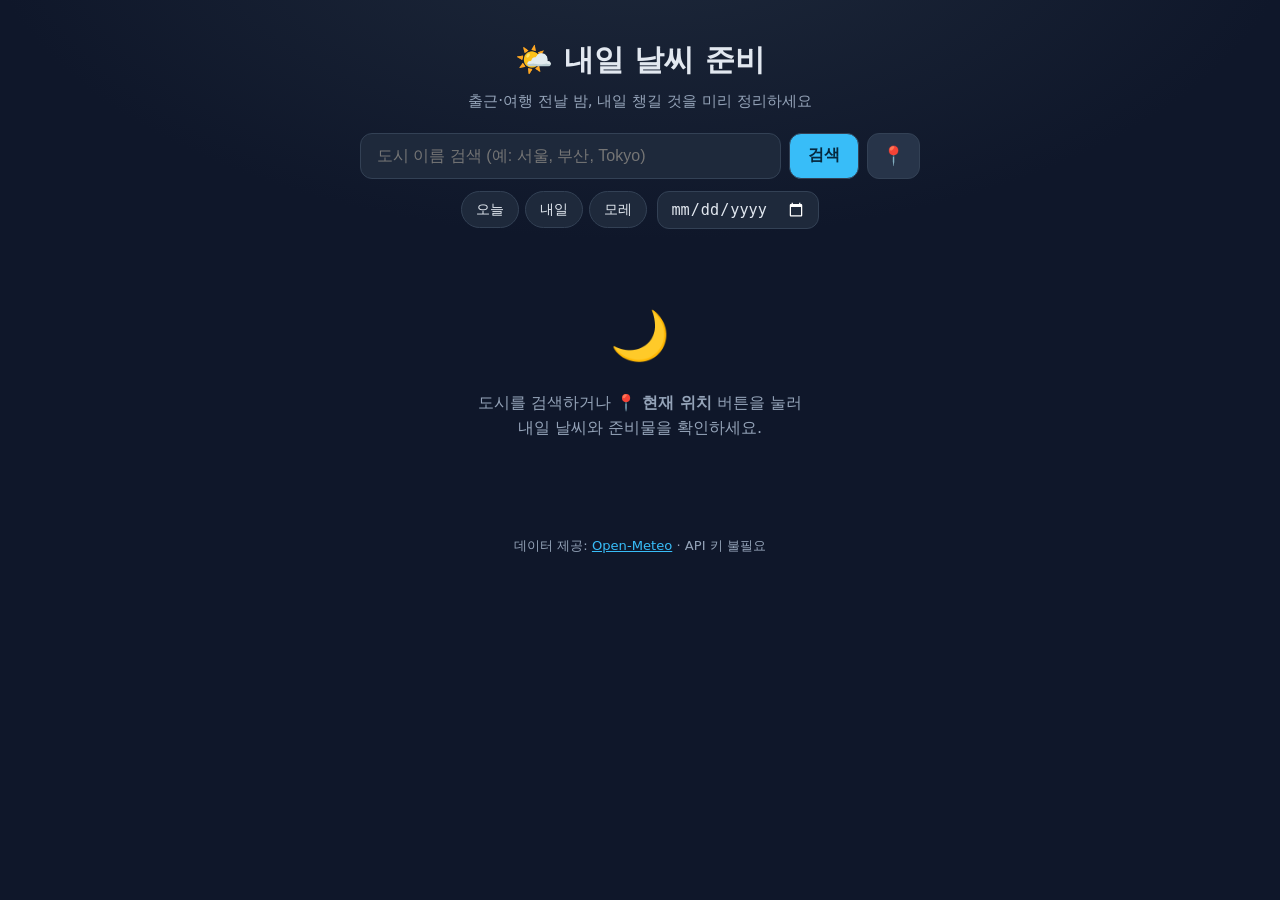
==== commit 5b8bcee5: "날씨 앱을 대표(루트) 페이지로, 체중 앱은 /weight/ 하위로 이동 - 루트(index.html/styles.css/app.js/og-image 등)를 날씨 앱으로 교체 - " ====
--- a/index.html
+++ b/index.html
@@ -1,644 +1,76 @@
 <!DOCTYPE html>
 <html lang="ko">
 <head>
-<meta charset="UTF-8" />
-<meta name="viewport" content="width=device-width, initial-scale=1.0" />
-<title>건강 진단 & 적정 체중 플래너</title>
-<link rel="preconnect" href="https://fonts.googleapis.com" />
-<link rel="preconnect" href="https://fonts.gstatic.com" crossorigin />
-<link href="https://fonts.googleapis.com/css2?family=Noto+Sans+KR:wght@400;500;700;900&display=swap" rel="stylesheet" />
-<style>
-  :root {
-    --bg: #0f1226;
-    --bg2: #171a35;
-    --card: #1d2142;
-    --card2: #252a52;
-    --line: #313869;
-    --text: #eef1ff;
-    --muted: #a6acd8;
-    --accent: #6c7bff;
-    --accent2: #34d399;
-    --warn: #fbbf24;
-    --danger: #f87171;
-    --shadow: 0 10px 30px rgba(0,0,0,.35);
-    --radius: 18px;
-  }
-  * { box-sizing: border-box; margin: 0; padding: 0; }
-  body {
-    font-family: 'Noto Sans KR', system-ui, sans-serif;
-    background: radial-gradient(1200px 600px at 20% -10%, #2a2f63 0%, transparent 60%),
-                radial-gradient(900px 500px at 100% 0%, #20406b 0%, transparent 55%),
-                var(--bg);
-    color: var(--text);
-    min-height: 100vh;
-    line-height: 1.55;
-    -webkit-font-smoothing: antialiased;
-  }
-  .wrap { max-width: 920px; margin: 0 auto; padding: 32px 20px 80px; }
+  <meta charset="UTF-8" />
+  <meta name="viewport" content="width=device-width, initial-scale=1.0" />
+  <meta name="theme-color" content="#1e293b" />
+  <title>내일 날씨 준비 · 옷차림·우산 알리미</title>
+  <meta name="description" content="출근·여행 전날 밤, 내일 날씨(기온·습도·비·구름)를 확인하고 옷차림과 우산 등 챙길 것을 심층적으로 정리해주는 앱" />
 
-  header.hero { text-align: center; margin-bottom: 28px; }
-  .badge {
-    display: inline-block; font-size: 13px; letter-spacing: .5px;
-    color: var(--accent2); background: rgba(52,211,153,.12);
-    border: 1px solid rgba(52,211,153,.3); padding: 6px 14px; border-radius: 999px;
-    margin-bottom: 14px;
-  }
-  h1 { font-size: 30px; font-weight: 900; letter-spacing: -.5px; }
-  h1 span { color: var(--accent); }
-  .sub { color: var(--muted); margin-top: 8px; font-size: 15px; }
+  <!-- 링크 미리보기(네이버 블로그/카카오/페이스북 등 썸네일 카드)용 Open Graph -->
+  <link rel="canonical" href="https://oracle75-tech.github.io/fng-vix/" />
+  <meta property="og:type" content="website" />
+  <meta property="og:site_name" content="내일 날씨 준비" />
+  <meta property="og:title" content="🌤️ 내일 날씨 준비 · 옷차림·우산 알리미" />
+  <meta property="og:description" content="출근·여행 전날 밤, 내일 날씨(기온·습도·비·구름)를 확인하고 옷차림과 우산 등 챙길 것을 심층적으로 정리해드립니다." />
+  <meta property="og:url" content="https://oracle75-tech.github.io/fng-vix/" />
+  <meta property="og:image" content="https://oracle75-tech.github.io/fng-vix/og-image.png" />
+  <meta property="og:image:width" content="1200" />
+  <meta property="og:image:height" content="630" />
+  <meta name="twitter:card" content="summary_large_image" />
 
-  .card {
-    background: linear-gradient(180deg, var(--card) 0%, var(--bg2) 100%);
-    border: 1px solid var(--line); border-radius: var(--radius);
-    box-shadow: var(--shadow); padding: 24px; margin-bottom: 22px;
-  }
-  .card h2 { font-size: 19px; margin-bottom: 16px; display: flex; align-items: center; gap: 8px; }
-
-  .grid { display: grid; gap: 16px; }
-  .grid.cols2 { grid-template-columns: 1fr 1fr; }
-  .grid.cols3 { grid-template-columns: repeat(3, 1fr); }
-  @media (max-width: 680px) { .grid.cols2, .grid.cols3 { grid-template-columns: 1fr; } }
-
-  .field label { display: block; font-size: 13px; color: var(--muted); margin-bottom: 7px; font-weight: 500; }
-  .field input, .field select {
-    width: 100%; background: var(--bg); color: var(--text);
-    border: 1px solid var(--line); border-radius: 12px; padding: 13px 14px;
-    font-size: 16px; font-family: inherit; outline: none; transition: border-color .15s, box-shadow .15s;
-  }
-  .field input:focus, .field select:focus { border-color: var(--accent); box-shadow: 0 0 0 3px rgba(108,123,255,.25); }
-  .seg { display: flex; gap: 8px; }
-  .seg button {
-    flex: 1; background: var(--bg); color: var(--muted); border: 1px solid var(--line);
-    border-radius: 12px; padding: 12px; font-size: 15px; font-family: inherit; cursor: pointer; transition: all .15s;
-  }
-  .seg button.on { background: var(--accent); color: #fff; border-color: var(--accent); font-weight: 700; }
-
-  .cta {
-    margin-top: 20px; width: 100%; border: none; cursor: pointer;
-    background: linear-gradient(90deg, var(--accent), #8a63ff);
-    color: #fff; font-size: 17px; font-weight: 700; font-family: inherit;
-    padding: 16px; border-radius: 14px; transition: transform .1s, filter .15s;
-  }
-  .cta:hover { filter: brightness(1.08); }
-  .cta:active { transform: scale(.99); }
-
-  #results { display: none; }
-  #results.show { display: block; animation: fade .4s ease; }
-  @keyframes fade { from { opacity: 0; transform: translateY(10px); } to { opacity: 1; transform: none; } }
-
-  .diag-top { display: flex; flex-wrap: wrap; gap: 20px; align-items: center; justify-content: space-between; }
-  .gauge { text-align: center; min-width: 150px; }
-  .gauge .num { font-size: 46px; font-weight: 900; line-height: 1; }
-  .gauge .lbl { color: var(--muted); font-size: 13px; margin-top: 4px; }
-  .pill { display: inline-block; padding: 7px 16px; border-radius: 999px; font-weight: 700; font-size: 15px; margin-top: 8px; }
-
-  .bar-wrap { flex: 1; min-width: 240px; }
-  .bar {
-    position: relative; height: 14px; border-radius: 999px; overflow: hidden;
-    background: linear-gradient(90deg, #60a5fa 0 18%, #34d399 18% 46%, #fbbf24 46% 62%, #fb923c 62% 80%, #f87171 80% 100%);
-  }
-  .bar .marker {
-    position: absolute; top: -6px; width: 4px; height: 26px; background: #fff;
-    border-radius: 4px; box-shadow: 0 0 0 2px rgba(0,0,0,.4); transform: translateX(-50%); transition: left .6s ease;
-  }
-  .bar-scale { display: flex; justify-content: space-between; color: var(--muted); font-size: 11px; margin-top: 8px; }
-
-  .stat-row { display: grid; grid-template-columns: repeat(3,1fr); gap: 12px; margin-top: 20px; }
-  @media (max-width:680px){ .stat-row{ grid-template-columns:1fr 1fr; } }
-  .stat { background: var(--card2); border: 1px solid var(--line); border-radius: 14px; padding: 14px; text-align: center; }
-  .stat .v { font-size: 22px; font-weight: 800; }
-  .stat .k { font-size: 12px; color: var(--muted); margin-top: 4px; }
-  .stat .v.good { color: var(--accent2); }
-  .stat .v.warn { color: var(--warn); }
-  .stat .v.bad { color: var(--danger); }
-
-  .note { background: rgba(108,123,255,.1); border: 1px solid rgba(108,123,255,.3); border-radius: 12px; padding: 14px 16px; font-size: 14px; color: var(--text); margin-top: 18px; }
-  .note b { color: var(--accent); }
-
-  .plan-tabs { display: flex; gap: 8px; margin-bottom: 18px; flex-wrap: wrap; }
-  .plan-tabs button {
-    flex: 1; min-width: 120px; cursor: pointer; font-family: inherit; font-size: 15px; font-weight: 700;
-    background: var(--bg); color: var(--muted); border: 1px solid var(--line); border-radius: 12px; padding: 14px 10px; transition: all .15s; text-align: center;
-  }
-  .plan-tabs button .t-time { display: block; font-size: 12px; font-weight: 500; margin-top: 3px; opacity: .85; }
-  .plan-tabs button.on { color: #fff; border-color: transparent; }
-  .plan-tabs button.on.fast { background: linear-gradient(90deg,#f87171,#fb7185); }
-  .plan-tabs button.on.mid { background: linear-gradient(90deg,#fbbf24,#f59e0b); color:#241a00; }
-  .plan-tabs button.on.slow { background: linear-gradient(90deg,#34d399,#10b981); color:#04231a; }
-
-  .plan-head { display: flex; flex-wrap: wrap; gap: 14px; justify-content: space-between; align-items: center; padding: 16px; border-radius: 14px; background: var(--card2); border: 1px solid var(--line); margin-bottom: 18px; }
-  .plan-head .big { font-size: 15px; color: var(--muted); }
-  .plan-head .big b { font-size: 26px; color: var(--text); display: block; }
-
-  .split { margin-bottom: 18px; }
-  .split-bar { display: flex; height: 28px; border-radius: 10px; overflow: hidden; border: 1px solid var(--line); }
-  .split-bar span { display: flex; align-items: center; justify-content: center; font-size: 12px; font-weight: 700; color: #04231a; }
-  .split-bar .split-diet { background: linear-gradient(90deg,#34d399,#10b981); }
-  .split-bar .split-ex { background: linear-gradient(90deg,#fb923c,#f87171); color: #fff; }
-  .split-legend { display: flex; gap: 18px; margin-top: 8px; font-size: 13px; color: var(--muted); flex-wrap: wrap; }
-  .split-legend b { color: var(--text); }
-  .split-legend .dot { display: inline-block; width: 10px; height: 10px; border-radius: 3px; margin-right: 5px; vertical-align: middle; }
-  .split-legend .dot.diet { background: #10b981; }
-  .split-legend .dot.ex { background: #f87171; }
-
-  .cal-table { width: 100%; border-collapse: collapse; font-size: 13.5px; margin-top: 6px; }
-  .cal-table th, .cal-table td { border: 1px solid var(--line); padding: 9px 8px; }
-  .cal-table th { background: var(--card2); color: var(--muted); font-weight: 600; }
-  .cal-table td.ex-name { text-align: left; }
-  .cal-table td.ex-kcal { text-align: right; font-weight: 700; color: var(--warn); white-space: nowrap; }
-  .cal-table td.ex-dur { text-align: center; color: var(--accent2); white-space: nowrap; }
-
-  .acc { border: 1px solid var(--line); border-radius: 14px; overflow: hidden; margin-bottom: 12px; }
-  .acc h3 { background: var(--card2); padding: 14px 16px; font-size: 15px; display: flex; align-items: center; gap: 8px; }
-  .acc ul { list-style: none; padding: 8px 16px 16px; }
-  .acc li { padding: 9px 0 9px 26px; position: relative; font-size: 14px; border-bottom: 1px dashed var(--line); }
-  .acc li:last-child { border-bottom: none; }
-  .acc li::before { content: "✓"; position: absolute; left: 0; top: 8px; color: var(--accent2); font-weight: 900; }
-  .acc li b { color: var(--text); }
-  .emoji { font-size: 18px; }
-
-  .week { margin-top: 18px; }
-  .week table { width: 100%; border-collapse: collapse; font-size: 13.5px; }
-  .week th, .week td { border: 1px solid var(--line); padding: 9px 8px; text-align: center; }
-  .week th { background: var(--card2); color: var(--muted); font-weight: 600; }
-  .week td.day { font-weight: 700; color: var(--accent); white-space: nowrap; }
-  .week td.act { text-align: left; }
-
-  .disclaimer { font-size: 12px; color: var(--muted); text-align: center; margin-top: 8px; line-height: 1.7; }
-  footer { text-align: center; color: var(--muted); font-size: 12px; margin-top: 30px; }
-  .hidden { display: none !important; }
-</style>
+  <link rel="stylesheet" href="styles.css?v=4" />
+  <link rel="icon" href="data:image/svg+xml,<svg xmlns='http://www.w3.org/2000/svg' viewBox='0 0 100 100'><text y='.9em' font-size='90'>🌤️</text></svg>" />
 </head>
 <body>
-<div class="wrap">
-  <header class="hero">
-    <div class="badge">AI 건강 진단 · 적정 체중 · 맞춤 감량 플랜</div>
-    <h1>나의 <span>건강 상태</span> & 적정 체중 플래너</h1>
-    <p class="sub">키와 몸무게만 입력하면 현재 건강 상태를 진단하고,<br/>적정 체중까지 빼기 위한 맞춤 실천 플랜을 제시합니다.</p>
-  </header>
+  <div class="app">
+    <header class="hero">
+      <h1>🌤️ 내일 날씨 준비</h1>
+      <p class="subtitle">출근·여행 전날 밤, 내일 챙길 것을 미리 정리하세요</p>
 
-  <!-- 입력 카드 -->
-  <section class="card">
-    <h2>📋 내 정보 입력</h2>
-    <div class="grid cols2">
-      <div class="field">
-        <label for="height">키 (cm) <span style="color:var(--danger)">*</span></label>
-        <input id="height" type="number" inputmode="decimal" placeholder="예: 172" min="100" max="250" />
+      <form id="searchForm" class="search" autocomplete="off">
+        <input
+          id="cityInput"
+          type="text"
+          placeholder="도시 이름 검색 (예: 서울, 부산, Tokyo)"
+          aria-label="도시 검색"
+        />
+        <button type="submit" id="searchBtn">검색</button>
+        <button type="button" id="geoBtn" title="현재 위치로 보기">📍</button>
+      </form>
+      <ul id="suggestions" class="suggestions" hidden></ul>
+
+      <div class="datebar" id="dateBar" hidden>
+        <div class="quickdays" id="quickDays">
+          <button type="button" data-offset="0">오늘</button>
+          <button type="button" data-offset="1">내일</button>
+          <button type="button" data-offset="2">모레</button>
+        </div>
+        <input id="dateInput" type="date" aria-label="조회할 날짜 선택" />
       </div>
-      <div class="field">
-        <label for="weight">몸무게 (kg) <span style="color:var(--danger)">*</span></label>
-        <input id="weight" type="number" inputmode="decimal" placeholder="예: 78" min="25" max="300" />
-      </div>
-    </div>
+    </header>
 
-    <div class="grid cols3" style="margin-top:16px;">
-      <div class="field">
-        <label>성별 <span style="color:var(--muted)">(선택 · 칼로리 정밀 계산용)</span></label>
-        <div class="seg" id="sexSeg">
-          <button type="button" data-sex="male" class="on">남성</button>
-          <button type="button" data-sex="female">여성</button>
-        </div>
-      </div>
-      <div class="field">
-        <label for="age">나이 (선택)</label>
-        <input id="age" type="number" inputmode="numeric" placeholder="예: 30" min="10" max="100" value="30" />
-      </div>
-      <div class="field">
-        <label for="activity">평소 활동량</label>
-        <select id="activity">
-          <option value="1.2">거의 없음 (좌식 생활)</option>
-          <option value="1.375" selected>가벼움 (주 1~3회 운동)</option>
-          <option value="1.55">보통 (주 3~5회 운동)</option>
-          <option value="1.725">활발 (주 6~7회 운동)</option>
-          <option value="1.9">매우 활발 (육체노동/선수)</option>
-        </select>
-      </div>
-    </div>
-
-    <button class="cta" id="analyzeBtn">🔍 건강 진단 받기</button>
-  </section>
-
-  <!-- 결과 -->
-  <div id="results">
-
-    <!-- 진단 카드 -->
-    <section class="card">
-      <h2>🩺 건강 상태 진단</h2>
-      <div class="diag-top">
-        <div class="gauge">
-          <div class="num" id="bmiNum">0</div>
-          <div class="lbl">체질량지수 (BMI)</div>
-          <div class="pill" id="bmiPill">-</div>
-        </div>
-        <div class="bar-wrap">
-          <div class="bar"><div class="marker" id="bmiMarker" style="left:0%"></div></div>
-          <div class="bar-scale">
-            <span>저체중</span><span>정상</span><span>과체중</span><span>비만</span><span>고도비만</span>
-          </div>
-          <p style="margin-top:12px; font-size:14px; color:var(--muted);" id="diagText"></p>
-        </div>
+    <main id="main">
+      <div id="placeholder" class="placeholder">
+        <div class="placeholder-icon">🌙</div>
+        <p>도시를 검색하거나 <strong>📍 현재 위치</strong> 버튼을 눌러<br />내일 날씨와 준비물을 확인하세요.</p>
       </div>
 
-      <div class="stat-row">
-        <div class="stat"><div class="v" id="sIdeal">-</div><div class="k">적정 체중 (BMI 22 기준)</div></div>
-        <div class="stat"><div class="v" id="sRange">-</div><div class="k">건강 체중 범위</div></div>
-        <div class="stat"><div class="v" id="sDiff">-</div><div class="k">목표까지 변화량</div></div>
+      <div id="loader" class="loader" hidden>
+        <div class="spinner"></div>
+        <p>날씨 정보를 불러오는 중…</p>
       </div>
 
-      <div class="note" id="healthNote"></div>
-    </section>
+      <div id="error" class="error-box" hidden></div>
 
-    <!-- 플랜 카드 -->
-    <section class="card" id="planCard">
-      <h2>🎯 적정 체중까지 — 유형별 감량 플랜</h2>
-      <div class="plan-tabs">
-        <button data-plan="fast" class="fast">⚡ 빨리 빼기<span class="t-time" id="ttFast">-</span></button>
-        <button data-plan="mid" class="mid">🚶 적당히 빼기<span class="t-time" id="ttMid">-</span></button>
-        <button data-plan="slow" class="slow">🌿 여유 있게 빼기<span class="t-time" id="ttSlow">-</span></button>
-      </div>
+      <section id="result" class="result" hidden></section>
+    </main>
 
-      <div class="plan-head">
-        <div class="big">예상 소요 기간<b id="phTime">-</b></div>
-        <div class="big">주당 감량 속도<b id="phRate">-</b></div>
-        <div class="big">하루 칼로리 적자<b id="phDeficit">-</b></div>
-        <div class="big">하루 목표 섭취<b id="phIntake">-</b></div>
-        <div class="big">목표까지 총 소모 칼로리<b id="phTotal">-</b></div>
-      </div>
-
-      <!-- 칼로리 적자 분배 -->
-      <div class="split">
-        <div class="split-bar"><span class="split-diet" id="splitDietBar"></span><span class="split-ex" id="splitExBar"></span></div>
-        <div class="split-legend">
-          <span><i class="dot diet"></i> 식이로 줄이기 <b id="splitDietKcal">-</b></span>
-          <span><i class="dot ex"></i> 운동으로 소모 <b id="splitExKcal">-</b></span>
-        </div>
-      </div>
-
-      <div id="planBody"></div>
-
-      <div class="week" id="weekWrap">
-        <h2 style="font-size:16px; margin:6px 0 12px;">🗓️ 주간 루틴 예시</h2>
-        <table>
-          <thead><tr><th>요일</th><th>운동</th><th>식이 포인트</th></tr></thead>
-          <tbody id="weekBody"></tbody>
-        </table>
-      </div>
-
-      <p class="disclaimer">
-        ※ 본 결과는 일반적인 건강 정보에 기반한 참고용 추정치이며 의학적 진단·처방이 아닙니다.<br/>
-        지방 1kg ≈ 7,700kcal 기준으로 계산되었습니다. 안전한 감량 속도는 주당 체중의 0.5~1% 이내를 권장합니다.<br/>
-        만성질환·임신·복용 약물이 있거나 급격한 변화가 필요한 경우 반드시 전문의와 상담하세요.
-      </p>
-    </section>
-
+    <footer class="footer">
+      <p>데이터 제공: <a href="https://open-meteo.com/" target="_blank" rel="noopener">Open-Meteo</a> · API 키 불필요</p>
+    </footer>
   </div>
 
-  <footer>Made with ❤️ · 건강한 변화는 작은 실천에서 시작됩니다</footer>
-</div>
-
-<script>
-  // ---------- 상태 ----------
-  const state = { sex: 'male', plan: 'fast', calc: null };
-
-  // 성별 토글
-  document.querySelectorAll('#sexSeg button').forEach(b => {
-    b.addEventListener('click', () => {
-      document.querySelectorAll('#sexSeg button').forEach(x => x.classList.remove('on'));
-      b.classList.add('on');
-      state.sex = b.dataset.sex;
-    });
-  });
-
-  // ---------- BMI 분류 (대한비만학회 / 아시아-태평양 기준) ----------
-  function classifyBMI(bmi) {
-    if (bmi < 18.5) return { label: '저체중', color: '#60a5fa', tone: 'warn', risk: '낮음(영양 부족 주의)' };
-    if (bmi < 23)   return { label: '정상',   color: '#34d399', tone: 'good', risk: '낮음' };
-    if (bmi < 25)   return { label: '과체중(위험체중)', color: '#fbbf24', tone: 'warn', risk: '경계' };
-    if (bmi < 30)   return { label: '비만 1단계', color: '#fb923c', tone: 'bad', risk: '중등도' };
-    if (bmi < 35)   return { label: '비만 2단계', color: '#f87171', tone: 'bad', risk: '높음' };
-    return { label: '고도비만(3단계)', color: '#ef4444', tone: 'bad', risk: '매우 높음' };
-  }
-
-  // BMI 값을 0~100% 게이지 위치로 (15~40 범위 매핑)
-  function bmiToPct(bmi) {
-    const min = 15, max = 40;
-    return Math.max(0, Math.min(100, ((bmi - min) / (max - min)) * 100));
-  }
-
-  // Mifflin-St Jeor BMR
-  function bmr(sex, w, h, age) {
-    return sex === 'male'
-      ? 10 * w + 6.25 * h - 5 * age + 5
-      : 10 * w + 6.25 * h - 5 * age - 161;
-  }
-
-  // ---------- 메인 계산 ----------
-  function analyze() {
-    const h = parseFloat(document.getElementById('height').value);
-    const w = parseFloat(document.getElementById('weight').value);
-    const age = parseInt(document.getElementById('age').value) || 30;
-    const act = parseFloat(document.getElementById('activity').value);
-
-    if (!h || !w || h < 100 || h > 250 || w < 25 || w > 300) {
-      alert('키(100~250cm)와 몸무게(25~300kg)를 올바르게 입력해 주세요.');
-      return;
-    }
-
-    const hm = h / 100;
-    const bmi = w / (hm * hm);
-    const cls = classifyBMI(bmi);
-    const ideal = 22 * hm * hm;                 // 적정 체중 (BMI 22)
-    const rangeLo = 18.5 * hm * hm;
-    const rangeHi = 22.9 * hm * hm;
-    const diff = w - ideal;                      // +면 감량 필요
-    const base = bmr(state.sex, w, h, age);
-    const tdee = base * act;                      // 유지 칼로리
-
-    state.calc = { h, w, hm, age, bmi, cls, ideal, rangeLo, rangeHi, diff, bmr: base, tdee };
-
-    renderDiagnosis();
-    renderPlan(state.plan);
-
-    document.getElementById('results').classList.add('show');
-    document.getElementById('results').scrollIntoView({ behavior: 'smooth', block: 'start' });
-  }
-
-  function fmt(n) { return (Math.round(n * 10) / 10).toFixed(1); }
-
-  // ---------- 진단 렌더 ----------
-  function renderDiagnosis() {
-    const c = state.calc;
-    document.getElementById('bmiNum').textContent = fmt(c.bmi);
-    const pill = document.getElementById('bmiPill');
-    pill.textContent = c.cls.label;
-    pill.style.background = c.cls.color + '22';
-    pill.style.color = c.cls.color;
-    pill.style.border = '1px solid ' + c.cls.color + '66';
-
-    document.getElementById('bmiMarker').style.left = bmiToPct(c.bmi) + '%';
-
-    document.getElementById('sIdeal').textContent = fmt(c.ideal) + ' kg';
-    document.getElementById('sRange').textContent = fmt(c.rangeLo) + '~' + fmt(c.rangeHi) + ' kg';
-
-    const sDiff = document.getElementById('sDiff');
-    if (Math.abs(c.diff) < 0.5) {
-      sDiff.textContent = '유지'; sDiff.className = 'v good';
-    } else if (c.diff > 0) {
-      sDiff.textContent = '-' + fmt(c.diff) + ' kg'; sDiff.className = 'v ' + (c.diff > 7 ? 'bad' : 'warn');
-    } else {
-      sDiff.textContent = '+' + fmt(-c.diff) + ' kg'; sDiff.className = 'v warn';
-    }
-
-    document.getElementById('diagText').innerHTML =
-      `현재 BMI는 <b style="color:${c.cls.color}">${fmt(c.bmi)} (${c.cls.label})</b> 이며, ` +
-      `관련 건강 위험도는 <b>${c.cls.risk}</b> 수준입니다. ` +
-      `기초대사량(BMR)은 약 <b>${Math.round(c.bmr)}kcal</b>, 하루 유지 칼로리(TDEE)는 약 <b>${Math.round(c.tdee)}kcal</b>로 추정됩니다.`;
-
-    const note = document.getElementById('healthNote');
-    if (c.diff > 0.5) {
-      note.innerHTML = `🎯 적정 체중(BMI 22)인 <b>${fmt(c.ideal)}kg</b>까지 약 <b>${fmt(c.diff)}kg</b> 감량을 목표로 아래 맞춤 플랜을 활용하세요. ` +
-        `무리한 단식보다 <b>꾸준한 칼로리 적자 + 근력/유산소 병행</b>이 핵심입니다.`;
-      document.getElementById('planCard').classList.remove('hidden');
-    } else if (c.diff < -0.5) {
-      note.innerHTML = `현재 적정 체중보다 가벼운 상태입니다. 무리한 감량보다는 <b>균형 잡힌 식사와 근력 운동으로 건강한 체중 회복</b>을 권장합니다. ` +
-        `아래 감량 플랜은 참고용으로만 확인하세요.`;
-      document.getElementById('planCard').classList.add('hidden');
-    } else {
-      note.innerHTML = `🎉 축하합니다! 이미 <b>적정 체중 범위</b>에 있습니다. 현재 습관을 유지하며 <b>근육량 관리와 체성분 개선</b>에 집중하세요.`;
-      document.getElementById('planCard').classList.add('hidden');
-    }
-  }
-
-  // ---------- 플랜 정의 ----------
-  // 빨리: 주 1.0% (상한), 적당: 0.66%, 여유: 0.4% — 안전 범위 내에서 차등
-  function planParams() {
-    const c = state.calc;
-    const toLose = Math.max(c.diff, 0);
-
-    // exShare: 전체 칼로리 적자 중 '운동으로 소모'할 비중 (나머지는 식이로 줄임)
-    const defs = {
-      fast: { name: '빨리 빼기', ratePct: 0.010, capRate: 1.0, label: '⚡', maxDeficit: 1000, exShare: 0.40 },
-      mid:  { name: '적당히 빼기', ratePct: 0.0066, capRate: 0.7, label: '🚶', maxDeficit: 600, exShare: 0.30 },
-      slow: { name: '여유 있게 빼기', ratePct: 0.0040, capRate: 0.45, label: '🌿', maxDeficit: 400, exShare: 0.25 },
-    };
-
-    const out = {};
-    for (const k in defs) {
-      const d = defs[k];
-      // 주당 감량(kg): 체중의 비율과 절대 상한(capRate) 중 작은 값, 최소 0.2kg
-      let weekly = Math.min(c.w * d.ratePct, d.capRate);
-      weekly = Math.max(weekly, 0.2);
-      const weeks = toLose > 0 ? toLose / weekly : 0;
-      // 하루 칼로리 적자: 주당 감량 * 7700 / 7, 단 안전 상한 적용
-      let deficit = Math.min((weekly * 7700) / 7, d.maxDeficit);
-      // 섭취 칼로리는 BMR 미만으로 내려가지 않도록 보정
-      let intake = Math.max(c.tdee - deficit, c.bmr * 0.95);
-      deficit = c.tdee - intake; // 보정된 실제 적자
-      // 적자를 운동/식이로 분배
-      const exKcal = Math.round(deficit * d.exShare);   // 하루 운동으로 소모할 칼로리
-      const dietKcal = Math.round(deficit - exKcal);     // 하루 식이로 줄일 칼로리
-      // 목표 감량까지 총 소모해야 할 칼로리
-      const totalKcal = toLose * 7700;
-      out[k] = { ...d, weekly, weeks, deficit, intake, exKcal, dietKcal, totalKcal };
-    }
-    return out;
-  }
-
-  function weeksToText(weeks) {
-    if (weeks <= 0) return '—';
-    const months = weeks / 4.345;
-    if (weeks < 8) return `약 ${Math.round(weeks)}주`;
-    if (months < 12) return `약 ${Math.round(months)}개월 (${Math.round(weeks)}주)`;
-    return `약 ${fmt(months / 12)}년 (${Math.round(months)}개월)`;
-  }
-
-  // ---------- 운동별 소모 칼로리 (MET 기반) ----------
-  // kcal/분 = MET × 3.5 × 체중(kg) / 200
-  function burnTable(p) {
-    const c = state.calc;
-    const ex = [
-      ['🚶 빠르게 걷기 (6.4km/h)', 5.0],
-      ['🏃 조깅 (8km/h)', 8.0],
-      ['🏃‍♂️ 달리기 (10km/h)', 10.0],
-      ['🚴 자전거 (보통 강도)', 7.5],
-      ['🪢 줄넘기', 11.0],
-      ['🏊 수영 (자유형)', 8.0],
-      ['🥾 등산', 7.0],
-      ['🔥 HIIT (고강도 인터벌)', 9.0],
-      ['🏋️ 근력 운동', 5.0],
-      ['🧘 요가/스트레칭', 3.0],
-    ];
-    const rows = ex.map(([name, met]) => {
-      const perMin = met * 3.5 * c.w / 200;
-      const kcal30 = Math.round(perMin * 30);
-      const dur = Math.round(p.exKcal / perMin); // 운동 목표 소모까지 걸리는 분
-      return `<tr><td class="ex-name">${name}</td><td class="ex-kcal">${kcal30} kcal</td><td class="ex-dur">${dur}분</td></tr>`;
-    }).join('');
-    return `
-      <p style="font-size:13.5px;color:var(--muted);margin-bottom:12px;">
-        체중 <b style="color:var(--text)">${fmt(c.w)}kg</b> 기준 운동별 소모 칼로리입니다.
-        이 플랜의 <b style="color:var(--text)">하루 운동 목표 소모 ${p.exKcal}kcal</b>를 채우려면 각 운동을 오른쪽 시간만큼 하면 됩니다.
-      </p>
-      <table class="cal-table">
-        <thead><tr><th class="ex-name">운동</th><th>30분 소모</th><th>${p.exKcal}kcal까지</th></tr></thead>
-        <tbody>${rows}</tbody>
-      </table>`;
-  }
-
-  // ---------- 실천사항 콘텐츠 ----------
-  function actionContent(planKey, p) {
-    const c = state.calc;
-    const steps = Math.round(planKey === 'fast' ? 12000 : planKey === 'mid' ? 9000 : 7000);
-    const protein = Math.round(c.w * (planKey === 'fast' ? 1.6 : planKey === 'mid' ? 1.4 : 1.2));
-    const water = fmt(Math.max(1.5, c.w * 0.033));
-    const cardioMin = planKey === 'fast' ? '45~60분' : planKey === 'mid' ? '30~40분' : '20~30분';
-    const cardioFreq = planKey === 'fast' ? '주 5~6회' : planKey === 'mid' ? '주 4회' : '주 3회';
-    const strFreq = planKey === 'fast' ? '주 3~4회' : planKey === 'mid' ? '주 2~3회' : '주 2회';
-
-    const exercise = {
-      title: '🏃 운동법',
-      items: planKey === 'fast' ? [
-        `<b>유산소 (${cardioFreq}, ${cardioMin}):</b> 빠르게 걷기→조깅 인터벌, 사이클, 줄넘기. 심박수 최대치의 70~85% 유지.`,
-        `<b>고강도 인터벌(HIIT, 주 2회):</b> 20초 전력 + 40초 휴식 × 8세트 (버피·마운틴클라이머·점프스쿼트).`,
-        `<b>근력 운동 (${strFreq}):</b> 스쿼트·런지·푸시업·플랭크·데드리프트 등 복합 운동 위주, 3세트 × 12~15회.`,
-        `<b>일상 활동:</b> 하루 <b>${steps.toLocaleString()}보</b> 목표, 엘리베이터 대신 계단, 한 정거장 먼저 내려 걷기.`,
-        `<b>휴식:</b> 주 1회 완전 휴식으로 부상·번아웃 방지.`,
-      ] : planKey === 'mid' ? [
-        `<b>유산소 (${cardioFreq}, ${cardioMin}):</b> 빠르게 걷기, 가벼운 조깅, 자전거. 대화는 가능하되 숨이 약간 찰 정도.`,
-        `<b>근력 운동 (${strFreq}):</b> 스쿼트·런지·푸시업·플랭크 3세트 × 10~12회로 기초 근육량 유지.`,
-        `<b>인터벌 걷기:</b> 3분 빠르게 + 2분 천천히 반복 — 무릎 부담 적고 지방 연소 효율적.`,
-        `<b>일상 활동:</b> 하루 <b>${steps.toLocaleString()}보</b>, 점심 후 10분 산책 습관화.`,
-      ] : [
-        `<b>유산소 (${cardioFreq}, ${cardioMin}):</b> 편안한 속도의 걷기·가벼운 자전거·수영 등 부담 없는 활동.`,
-        `<b>근력 운동 (${strFreq}):</b> 맨몸 스쿼트·벽 푸시업·플랭크 등 가벼운 강도로 시작해 점진적 증가.`,
-        `<b>스트레칭/요가:</b> 매일 10분, 유연성과 자세 교정 + 스트레스 완화.`,
-        `<b>일상 활동:</b> 하루 <b>${steps.toLocaleString()}보</b>, 앉아 있는 시간 1시간마다 3분씩 일어나 움직이기.`,
-      ],
-    };
-
-    const diet = {
-      title: '🥗 식이요법',
-      items: [
-        `<b>하루 목표 섭취:</b> 약 <b>${Math.round(p.intake)}kcal</b> (유지 ${Math.round(c.tdee)}kcal − 적자 ${Math.round(p.deficit)}kcal).`,
-        `<b>단백질 충분히:</b> 하루 <b>${protein}g</b> 이상 (닭가슴살·계란·두부·생선·그릭요거트). 근손실 방지 + 포만감.`,
-        `<b>탄수화물:</b> 정제 탄수(흰쌀·빵·설탕) ↓, <b>현미·고구마·귀리 등 복합 탄수</b>로 대체. ${planKey==='fast'?'저녁 탄수 절반으로 줄이기.':'끼니마다 주먹 1개 분량.'}`,
-        `<b>채소·식이섬유:</b> 매 끼니 채소를 접시의 절반으로. 식사 시 <b>채소 → 단백질 → 탄수</b> 순서로.`,
-        `<b>물 ${water}L/일:</b> 식전 물 한 컵으로 과식 방지, 가당 음료·주류 줄이기.`,
-        planKey === 'fast'
-          ? `<b>간헐적 단식(선택):</b> 16:8 — 12~20시 사이에만 식사, 야식·간식 끊기.`
-          : `<b>가공식품·야식 줄이기:</b> 배고플 땐 견과 한 줌·과일·삶은 계란 등 건강 간식으로.`,
-      ],
-    };
-
-    const routine = {
-      title: '⏰ 매일 루틴',
-      items: [
-        `<b>아침:</b> 기상 후 물 한 컵 → 가벼운 스트레칭 5분 → 단백질 중심 아침. 매일 같은 시간 체중 기록.`,
-        `<b>낮:</b> 점심은 채소·단백질 위주, 식후 10~15분 산책. 앉아서 일한다면 1시간마다 일어나 움직이기.`,
-        `<b>저녁:</b> 운동 또는 활동, 잠들기 <b>3시간 전 식사 마치기</b>. 저녁은 가볍게.`,
-        `<b>수면:</b> <b>7~8시간</b> 숙면 — 수면 부족은 식욕 호르몬(그렐린)을 높여 폭식을 유발합니다.`,
-        `<b>기록:</b> 식단·운동·체중을 앱/노트에 기록하면 성공률이 크게 올라갑니다. 주 1회 같은 조건에서 측정.`,
-        `<b>마인드셋:</b> 완벽보다 <b>꾸준함</b>. 한 끼 과식했다고 포기 금지 — 다음 끼니부터 다시 시작.`,
-      ],
-    };
-
-    const burn = {
-      title: '🔥 소비(소모) 칼로리 — 운동별 가이드',
-      html: burnTable(p),
-    };
-
-    return [exercise, burn, diet, routine];
-  }
-
-  // ---------- 플랜 렌더 ----------
-  function renderPlan(planKey) {
-    state.plan = planKey;
-    const params = planParams();
-    const p = params[planKey];
-
-    // 탭 시간 라벨
-    document.getElementById('ttFast').textContent = weeksToText(params.fast.weeks);
-    document.getElementById('ttMid').textContent = weeksToText(params.mid.weeks);
-    document.getElementById('ttSlow').textContent = weeksToText(params.slow.weeks);
-
-    // 탭 활성화
-    document.querySelectorAll('.plan-tabs button').forEach(b => {
-      b.classList.toggle('on', b.dataset.plan === planKey);
-    });
-
-    // 헤더 수치
-    document.getElementById('phTime').textContent = weeksToText(p.weeks);
-    document.getElementById('phRate').textContent = '약 ' + fmt(p.weekly) + ' kg/주';
-    document.getElementById('phDeficit').textContent = '약 ' + Math.round(p.deficit) + ' kcal';
-    document.getElementById('phIntake').textContent = '약 ' + Math.round(p.intake) + ' kcal';
-    document.getElementById('phTotal').textContent = '약 ' + Math.round(p.totalKcal).toLocaleString() + ' kcal';
-
-    // 칼로리 적자 분배 막대 (식이 vs 운동)
-    const dietPct = Math.round((p.dietKcal / p.deficit) * 100);
-    const exPct = 100 - dietPct;
-    document.getElementById('splitDietBar').style.width = dietPct + '%';
-    document.getElementById('splitExBar').style.width = exPct + '%';
-    document.getElementById('splitDietBar').textContent = dietPct >= 12 ? dietPct + '%' : '';
-    document.getElementById('splitExBar').textContent = exPct >= 12 ? exPct + '%' : '';
-    document.getElementById('splitDietKcal').textContent = '약 ' + p.dietKcal + ' kcal/일';
-    document.getElementById('splitExKcal').textContent = '약 ' + p.exKcal + ' kcal/일';
-
-    // 실천사항 아코디언
-    const body = document.getElementById('planBody');
-    const blocks = actionContent(planKey, p);
-    body.innerHTML = blocks.map(b => `
-      <div class="acc">
-        <h3>${b.title}</h3>
-        ${b.html ? `<div style="padding:14px 16px;">${b.html}</div>` : `<ul>${b.items.map(i => `<li>${i}</li>`).join('')}</ul>`}
-      </div>`).join('');
-
-    renderWeek(planKey);
-  }
-
-  function renderWeek(planKey) {
-    const plans = {
-      fast: [
-        ['월', '근력(전신) 40분 + 유산소 20분', '고단백 저탄수, 야식 금지'],
-        ['화', 'HIIT 25분 + 코어', '간헐적 단식 16:8 시작'],
-        ['수', '유산소(조깅/사이클) 50분', '채소·단백질 위주, 물 충분히'],
-        ['목', '근력(하체 집중) 40분', '정제 탄수 제한'],
-        ['금', 'HIIT 25분 + 유산소 20분', '저녁 탄수 절반'],
-        ['토', '유산소 60분(등산·빠른걷기)', '치팅 대신 가벼운 보상식'],
-        ['일', '완전 휴식 + 스트레칭', '규칙적 식사, 수면 8시간'],
-      ],
-      mid: [
-        ['월', '근력(전신) 30분', '단백질 챙기기, 채소 절반'],
-        ['화', '빠르게 걷기 35분', '정제 탄수 줄이기'],
-        ['수', '근력 + 코어 30분', '식후 산책 15분'],
-        ['목', '인터벌 걷기 35분', '물 충분히, 야식 줄이기'],
-        ['금', '근력(하체) 30분', '균형 잡힌 식사'],
-        ['토', '유산소 40분(자전거/등산)', '가벼운 보상식 허용'],
-        ['일', '휴식 + 스트레칭/요가', '수면 7~8시간'],
-      ],
-      slow: [
-        ['월', '편안한 걷기 25분', '채소·단백질 위주'],
-        ['화', '맨몸 근력 20분', '가공식품 줄이기'],
-        ['수', '요가/스트레칭 20분', '식후 가벼운 산책'],
-        ['목', '걷기/수영 25분', '물 충분히'],
-        ['금', '맨몸 근력 20분', '규칙적인 식사 시간'],
-        ['토', '가벼운 야외활동 30분', '주말 과식 주의'],
-        ['일', '휴식 + 스트레칭', '충분한 수면'],
-      ],
-    };
-    document.getElementById('weekBody').innerHTML = plans[planKey].map(r =>
-      `<tr><td class="day">${r[0]}</td><td class="act">${r[1]}</td><td class="act">${r[2]}</td></tr>`
-    ).join('');
-  }
-
-  // ---------- 이벤트 ----------
-  document.getElementById('analyzeBtn').addEventListener('click', analyze);
-  document.querySelectorAll('.plan-tabs button').forEach(b => {
-    b.addEventListener('click', () => renderPlan(b.dataset.plan));
-  });
-  // 엔터키로 분석
-  ['height', 'weight', 'age'].forEach(id => {
-    document.getElementById(id).addEventListener('keydown', e => { if (e.key === 'Enter') analyze(); });
-  });
-</script>
+  <script src="app.js?v=4"></script>
 </body>
 </html>
--- a/styles.css
+++ b/styles.css
@@ -0,0 +1,278 @@
+:root {
+  --bg: #0f172a;
+  --bg-soft: #1e293b;
+  --card: #1e293b;
+  --card-2: #273449;
+  --border: #334155;
+  --text: #e2e8f0;
+  --text-dim: #94a3b8;
+  --accent: #38bdf8;
+  --accent-2: #818cf8;
+  --good: #4ade80;
+  --warn: #fbbf24;
+  --bad: #f87171;
+  --radius: 16px;
+  --shadow: 0 10px 30px rgba(0, 0, 0, 0.35);
+}
+
+* { box-sizing: border-box; }
+
+html, body {
+  margin: 0;
+  padding: 0;
+  background: radial-gradient(1200px 600px at 50% -10%, #1e293b 0%, var(--bg) 55%);
+  color: var(--text);
+  font-family: "Pretendard", -apple-system, BlinkMacSystemFont, "Segoe UI",
+    "Apple SD Gothic Neo", "Malgun Gothic", system-ui, sans-serif;
+  line-height: 1.6;
+  min-height: 100vh;
+}
+
+.app {
+  max-width: 760px;
+  margin: 0 auto;
+  padding: 24px 16px 60px;
+}
+
+/* Hero / search */
+.hero { text-align: center; margin-bottom: 18px; }
+.hero h1 { font-size: 1.9rem; margin: 12px 0 4px; }
+.subtitle { color: var(--text-dim); margin: 0 0 20px; font-size: 0.95rem; }
+
+.search {
+  display: flex;
+  gap: 8px;
+  max-width: 560px;
+  margin: 0 auto;
+}
+.search input {
+  flex: 1;
+  padding: 13px 16px;
+  border-radius: 12px;
+  border: 1px solid var(--border);
+  background: var(--card);
+  color: var(--text);
+  font-size: 1rem;
+  outline: none;
+  transition: border-color 0.15s;
+}
+.search input:focus { border-color: var(--accent); }
+.search button {
+  padding: 0 18px;
+  border-radius: 12px;
+  border: 1px solid var(--border);
+  background: var(--accent);
+  color: #06283d;
+  font-weight: 700;
+  font-size: 1rem;
+  cursor: pointer;
+  transition: filter 0.15s, transform 0.05s;
+}
+.search button:hover { filter: brightness(1.08); }
+.search button:active { transform: translateY(1px); }
+#geoBtn { background: var(--card-2); color: var(--text); font-size: 1.15rem; padding: 0 14px; }
+
+.suggestions {
+  list-style: none;
+  margin: 8px auto 0;
+  padding: 6px;
+  max-width: 560px;
+  background: var(--card);
+  border: 1px solid var(--border);
+  border-radius: 12px;
+  box-shadow: var(--shadow);
+  text-align: left;
+}
+.suggestions li {
+  padding: 10px 14px;
+  border-radius: 8px;
+  cursor: pointer;
+}
+.suggestions li:hover { background: var(--card-2); }
+.suggestions li small { color: var(--text-dim); }
+
+/* Date bar */
+.datebar {
+  display: flex;
+  gap: 10px;
+  align-items: center;
+  justify-content: center;
+  flex-wrap: wrap;
+  max-width: 560px;
+  margin: 12px auto 0;
+}
+.quickdays { display: flex; gap: 6px; }
+.quickdays button {
+  padding: 8px 14px;
+  border-radius: 999px;
+  border: 1px solid var(--border);
+  background: var(--card);
+  color: var(--text);
+  font-size: 0.9rem;
+  cursor: pointer;
+  transition: background 0.15s, border-color 0.15s;
+}
+.quickdays button:hover { background: var(--card-2); }
+.quickdays button.active {
+  background: var(--accent);
+  color: #06283d;
+  border-color: var(--accent);
+  font-weight: 700;
+}
+.datebar input[type="date"] {
+  padding: 8px 12px;
+  border-radius: 12px;
+  border: 1px solid var(--border);
+  background: var(--card);
+  color: var(--text);
+  font-size: 0.95rem;
+  outline: none;
+  color-scheme: dark;
+}
+.datebar input[type="date"]:focus { border-color: var(--accent); }
+
+/* Placeholder / loader / error */
+.placeholder {
+  text-align: center;
+  color: var(--text-dim);
+  padding: 50px 20px;
+}
+.placeholder-icon { font-size: 3rem; margin-bottom: 12px; }
+
+.loader { text-align: center; padding: 50px 20px; color: var(--text-dim); }
+.spinner {
+  width: 38px; height: 38px;
+  border: 4px solid var(--border);
+  border-top-color: var(--accent);
+  border-radius: 50%;
+  margin: 0 auto 14px;
+  animation: spin 0.8s linear infinite;
+}
+@keyframes spin { to { transform: rotate(360deg); } }
+
+.error-box {
+  background: rgba(248, 113, 113, 0.12);
+  border: 1px solid var(--bad);
+  color: #fecaca;
+  border-radius: 12px;
+  padding: 16px;
+  text-align: center;
+}
+
+/* Result */
+.result { margin-top: 10px; }
+
+.card {
+  background: var(--card);
+  border: 1px solid var(--border);
+  border-radius: var(--radius);
+  padding: 20px;
+  margin-bottom: 16px;
+  box-shadow: var(--shadow);
+}
+.card h2 {
+  margin: 0 0 14px;
+  font-size: 1.1rem;
+  display: flex;
+  align-items: center;
+  gap: 8px;
+}
+
+/* Summary header card */
+.summary-top {
+  display: flex;
+  align-items: center;
+  justify-content: space-between;
+  flex-wrap: wrap;
+  gap: 12px;
+}
+.summary-loc { font-size: 1.15rem; font-weight: 700; }
+.summary-date { color: var(--text-dim); font-size: 0.9rem; }
+.summary-icon { font-size: 3.4rem; line-height: 1; }
+.summary-temp { font-size: 2.6rem; font-weight: 800; }
+.summary-temp small { font-size: 1rem; font-weight: 500; color: var(--text-dim); }
+.summary-desc { color: var(--accent); font-weight: 600; }
+
+/* Stat grid */
+.stats {
+  display: grid;
+  grid-template-columns: repeat(auto-fit, minmax(120px, 1fr));
+  gap: 10px;
+  margin-top: 16px;
+}
+.stat {
+  background: var(--card-2);
+  border-radius: 12px;
+  padding: 12px;
+  text-align: center;
+}
+.stat .label { color: var(--text-dim); font-size: 0.78rem; }
+.stat .value { font-size: 1.25rem; font-weight: 700; margin-top: 2px; }
+.stat .sub { font-size: 0.72rem; color: var(--text-dim); }
+
+/* Advice items */
+.advice-item {
+  display: flex;
+  gap: 14px;
+  padding: 14px 0;
+  border-bottom: 1px solid var(--border);
+}
+.advice-item:last-child { border-bottom: none; }
+.advice-emoji { font-size: 1.7rem; line-height: 1.2; flex-shrink: 0; width: 32px; text-align: center; }
+.advice-body { flex: 1; }
+.advice-title { font-weight: 700; margin-bottom: 2px; }
+.advice-text { color: var(--text-dim); font-size: 0.92rem; }
+.advice-text strong { color: var(--text); }
+
+.badge {
+  display: inline-block;
+  font-size: 0.72rem;
+  font-weight: 700;
+  padding: 2px 8px;
+  border-radius: 999px;
+  margin-left: 6px;
+  vertical-align: middle;
+}
+.badge.good { background: rgba(74, 222, 128, 0.15); color: var(--good); }
+.badge.warn { background: rgba(251, 191, 36, 0.15); color: var(--warn); }
+.badge.bad  { background: rgba(248, 113, 113, 0.15); color: var(--bad); }
+
+/* Checklist */
+.checklist { list-style: none; margin: 0; padding: 0; }
+.checklist li {
+  display: flex;
+  align-items: center;
+  gap: 10px;
+  padding: 9px 0;
+  border-bottom: 1px dashed var(--border);
+}
+.checklist li:last-child { border-bottom: none; }
+.checklist .chk-emoji { font-size: 1.2rem; }
+
+/* Hourly table */
+.hourly-scroll { overflow-x: auto; -webkit-overflow-scrolling: touch; }
+.hourly {
+  display: flex;
+  gap: 8px;
+  padding-bottom: 6px;
+  min-width: max-content;
+}
+.hour {
+  background: var(--card-2);
+  border-radius: 12px;
+  padding: 12px 10px;
+  text-align: center;
+  min-width: 66px;
+}
+.hour .h-time { font-size: 0.8rem; color: var(--text-dim); }
+.hour .h-icon { font-size: 1.5rem; margin: 4px 0; }
+.hour .h-temp { font-weight: 700; }
+.hour .h-rain { font-size: 0.72rem; color: var(--accent); margin-top: 4px; min-height: 1em; }
+
+.footer { text-align: center; color: var(--text-dim); font-size: 0.82rem; margin-top: 28px; }
+.footer a { color: var(--accent); }
+
+@media (max-width: 480px) {
+  .hero h1 { font-size: 1.55rem; }
+  .summary-temp { font-size: 2.2rem; }
+}
